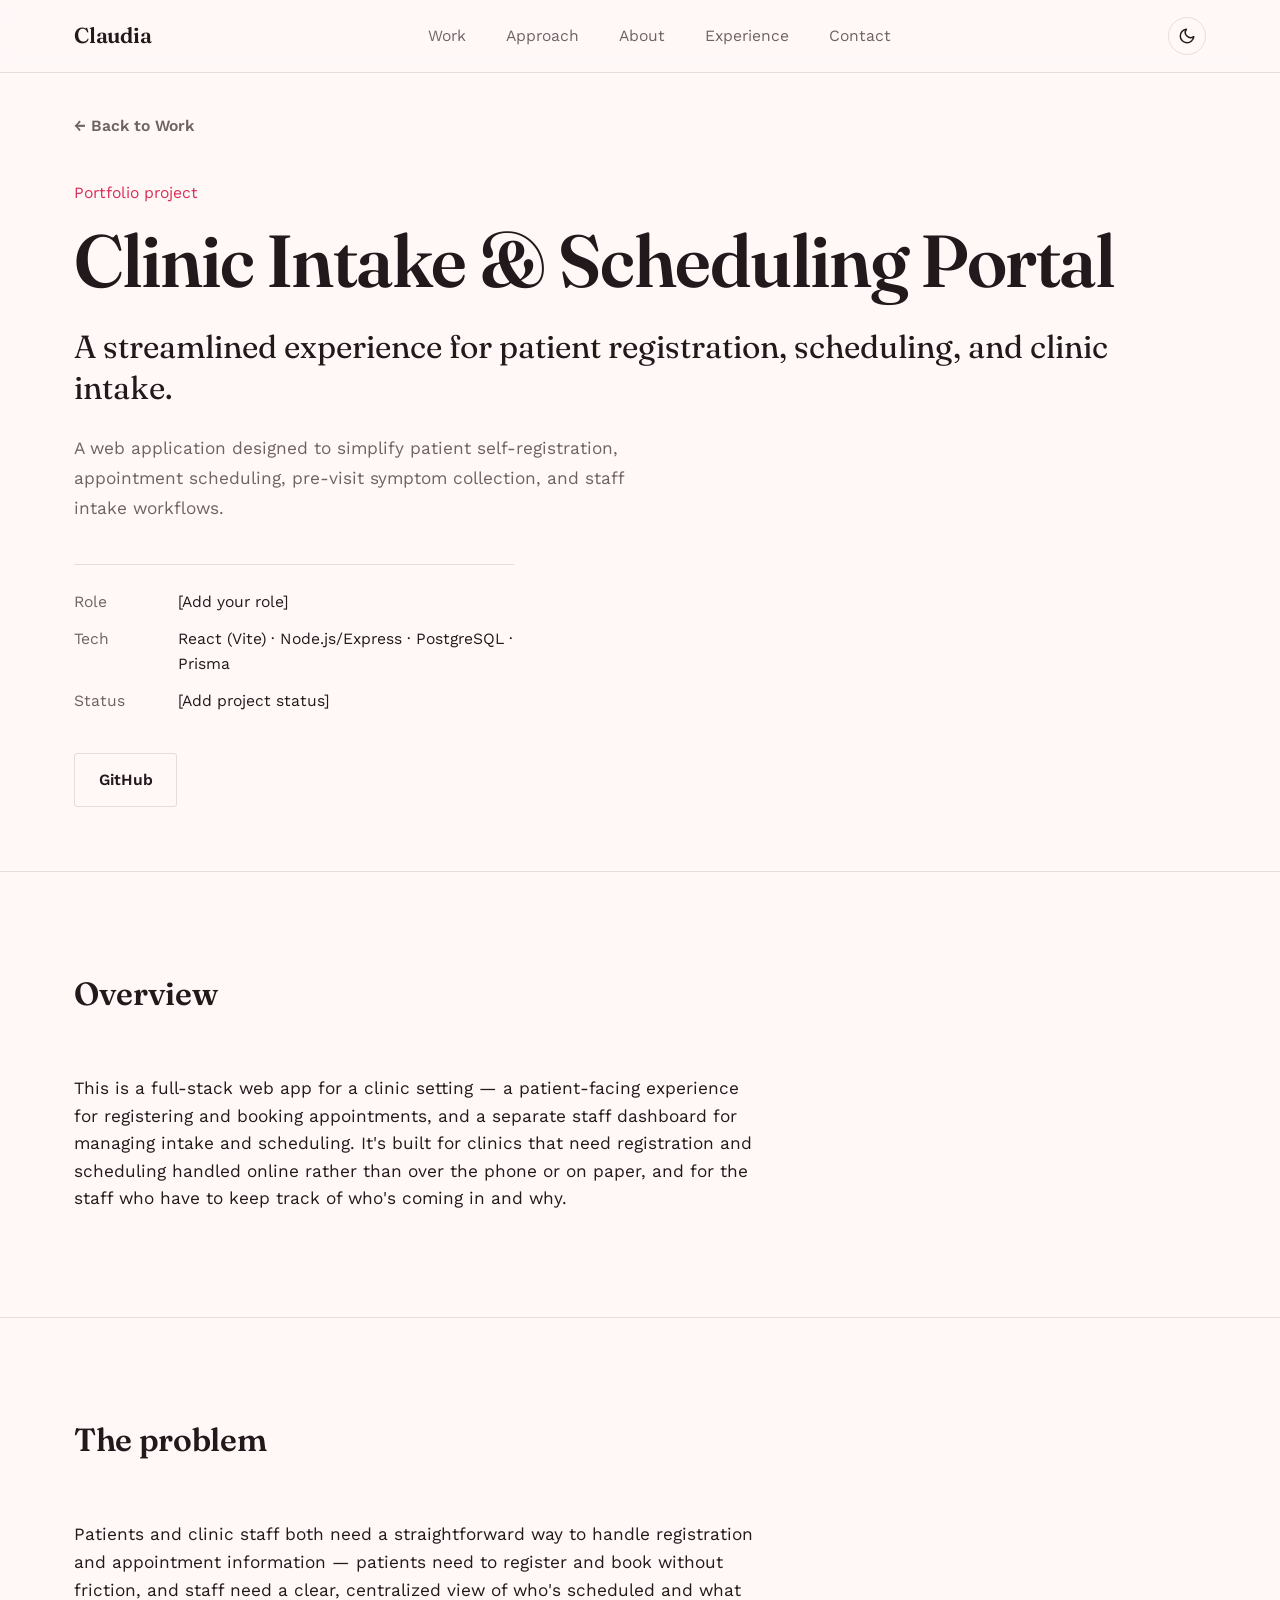
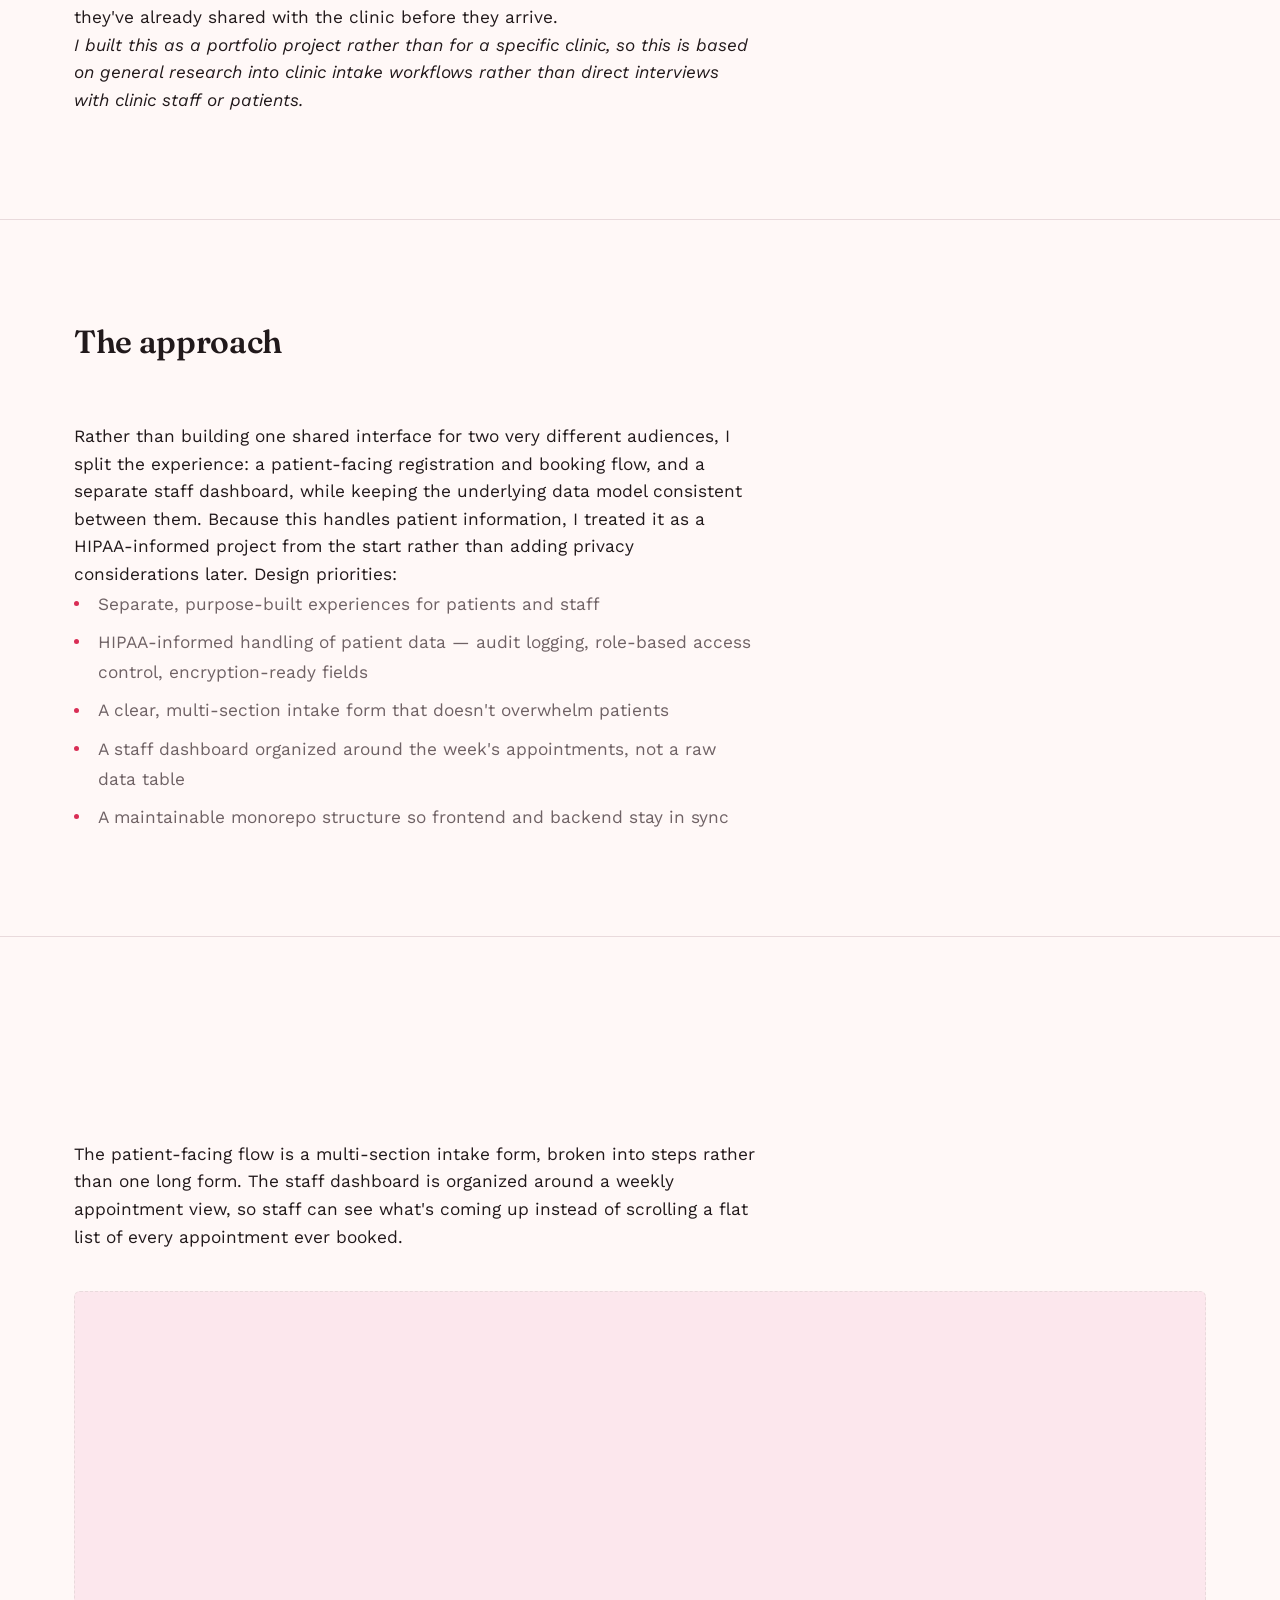
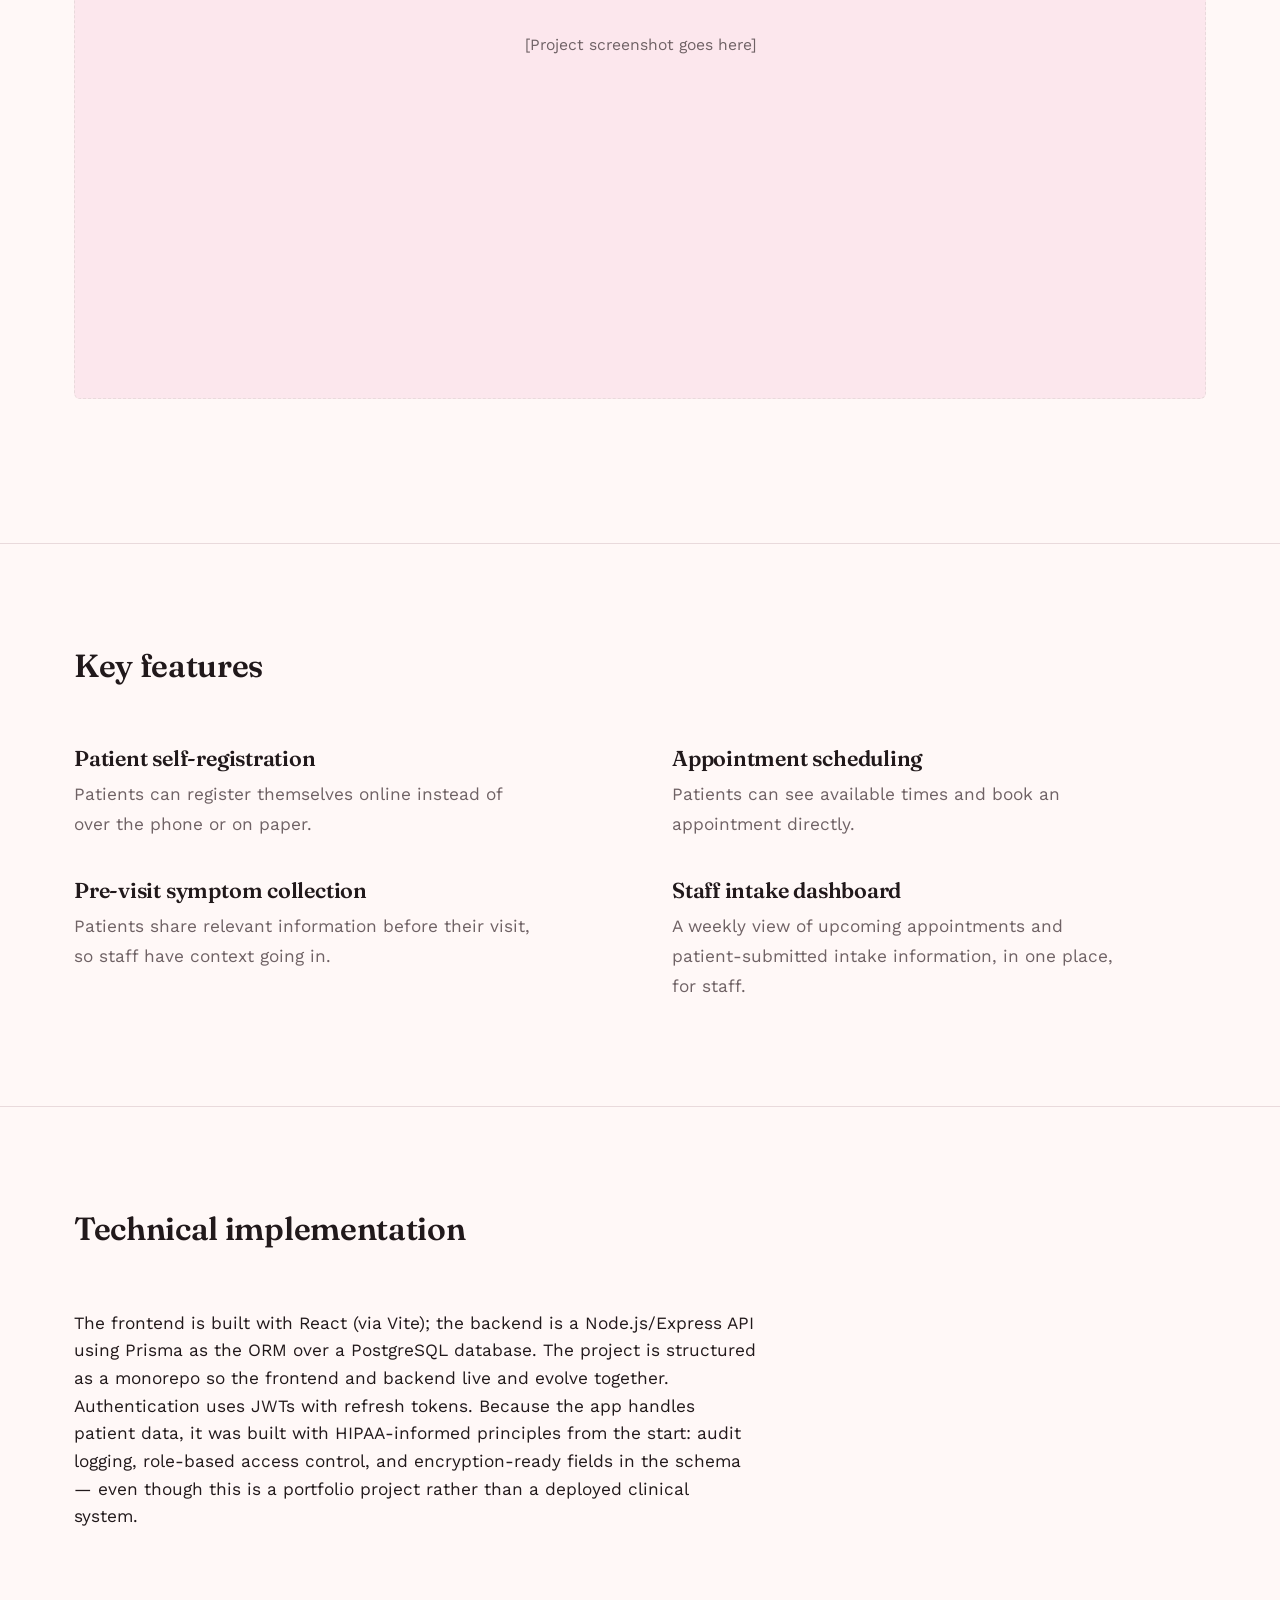
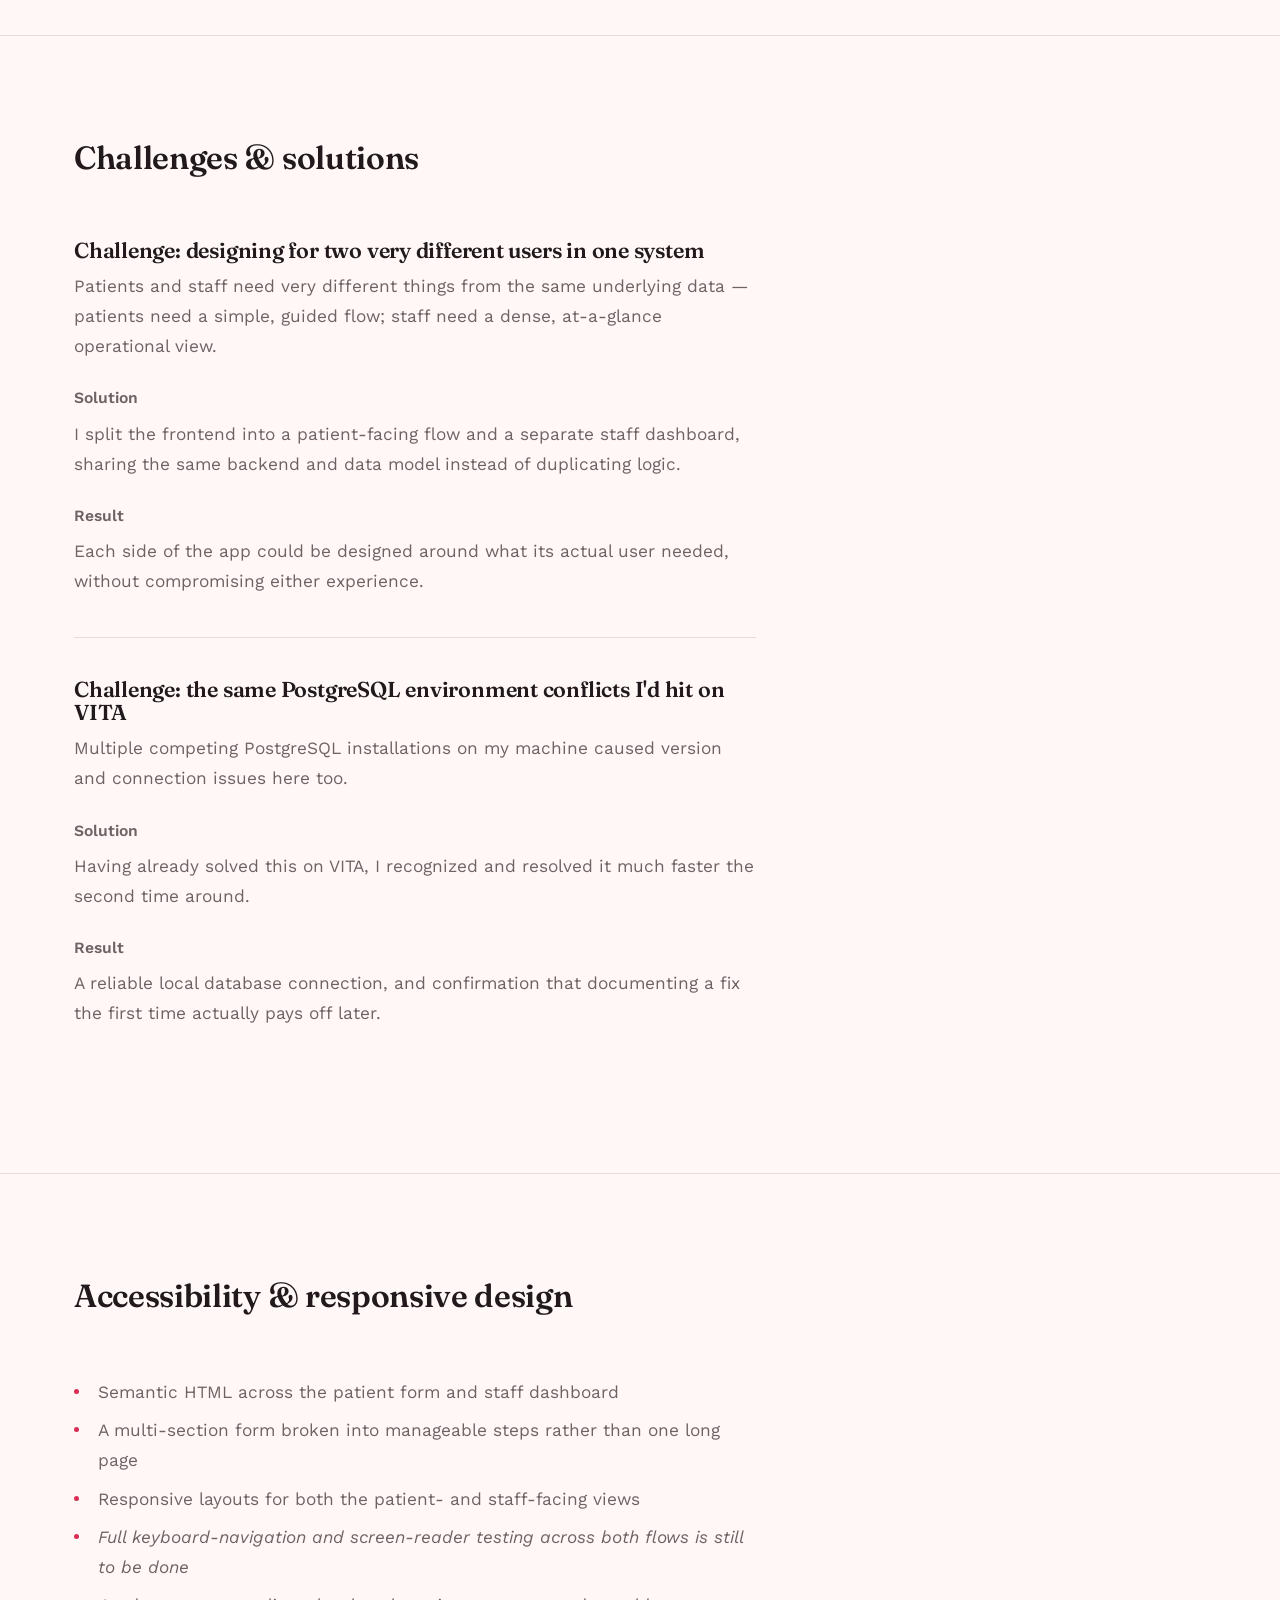
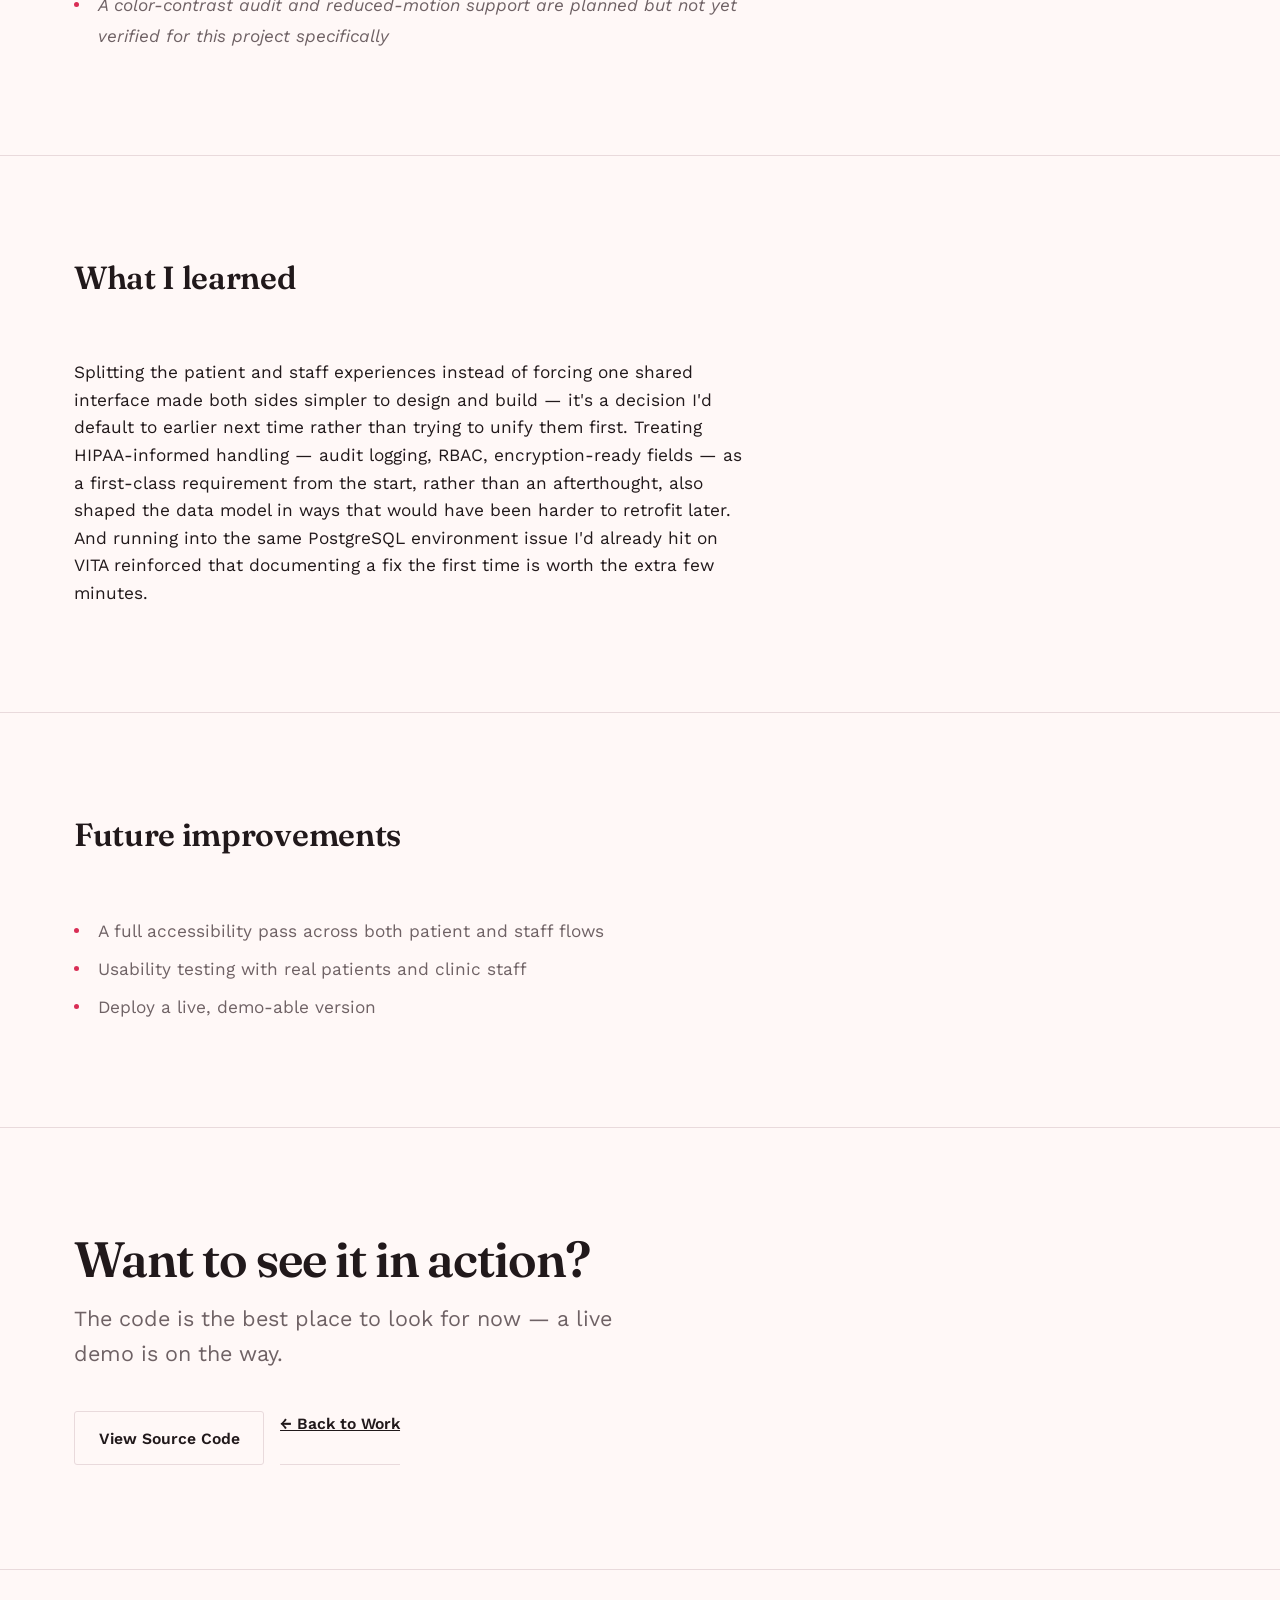
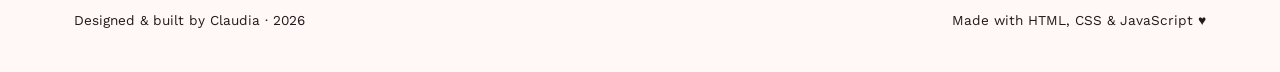
==== projects/cisp.html @ df1e903c "update dummy data -- include CISP project page" ====
<!DOCTYPE html>
<html lang="en">
<head>
  <meta charset="UTF-8" />
  <meta name="viewport" content="width=device-width, initial-scale=1.0" />
  <title>Clinic Intake &amp; Scheduling Portal — Case Study — Claudia</title>
  <meta name="description" content="Case study: a clinic intake and scheduling portal separating a patient registration flow from a staff intake dashboard, built with HIPAA-informed principles." />

  <script>
    (function () {
      try {
        var stored = localStorage.getItem("portfolio-theme");
        var theme = stored || (window.matchMedia("(prefers-color-scheme: dark)").matches ? "dark" : "light");
        document.documentElement.setAttribute("data-theme", theme);
      } catch (e) {
        document.documentElement.setAttribute("data-theme", "light");
      }
    })();
  </script>

  <link rel="preconnect" href="https://fonts.googleapis.com" />
  <link rel="preconnect" href="https://fonts.gstatic.com" crossorigin />
  <link href="https://fonts.googleapis.com/css2?family=Fraunces:opsz,wght@9..144,500;9..144,600&family=Work+Sans:wght@400;500;600&display=swap" rel="stylesheet" />

  <link rel="stylesheet" href="../css/variables.css" />
  <link rel="stylesheet" href="../css/base.css" />
  <link rel="stylesheet" href="../css/components.css" />
  <link rel="stylesheet" href="../css/responsive.css" />
  <link rel="stylesheet" href="../css/case-study.css" />
</head>
<body>
  <a class="skip-link" href="#main">Skip to content</a>

  <header class="site-header">
    <div class="container">
      <a class="wordmark" href="../index.html">Claudia</a>

      <nav aria-label="Primary">
        <ul class="nav-links" data-open="false">
          <li><a href="../index.html#work">Work</a></li>
          <li><a href="../index.html#approach">Approach</a></li>
          <li><a href="../index.html#about">About</a></li>
          <li><a href="../index.html#experience">Experience</a></li>
          <li><a href="../index.html#contact">Contact</a></li>
        </ul>
      </nav>

      <div class="header-actions">
        <button class="theme-toggle" type="button" aria-label="Switch to dark theme">
          <svg class="icon-moon" viewBox="0 0 24 24" fill="none" stroke="currentColor" stroke-width="2" aria-hidden="true">
            <path d="M21 12.79A9 9 0 1 1 11.21 3 7 7 0 0 0 21 12.79Z" stroke-linecap="round" stroke-linejoin="round"/>
          </svg>
          <svg class="icon-sun" viewBox="0 0 24 24" fill="none" stroke="currentColor" stroke-width="2" aria-hidden="true">
            <circle cx="12" cy="12" r="4"/>
            <path d="M12 2v2M12 20v2M4.93 4.93l1.41 1.41M17.66 17.66l1.41 1.41M2 12h2M20 12h2M4.93 19.07l1.41-1.41M17.66 6.34l1.41-1.41" stroke-linecap="round"/>
          </svg>
        </button>

        <button class="nav-toggle" type="button" aria-label="Open menu" aria-expanded="false">
          <svg class="icon-menu" viewBox="0 0 24 24" fill="none" stroke="currentColor" stroke-width="2" aria-hidden="true">
            <path d="M3 6h18M3 12h18M3 18h18" stroke-linecap="round"/>
          </svg>
          <svg class="icon-close" viewBox="0 0 24 24" fill="none" stroke="currentColor" stroke-width="2" aria-hidden="true">
            <path d="M6 6l12 12M18 6L6 18" stroke-linecap="round"/>
          </svg>
        </button>
      </div>
    </div>
  </header>

  <main id="main">
    <div class="container">
      <a class="back-link" href="../index.html#work">&larr; Back to Work</a>
    </div>

    <!-- ============================ PROJECT HERO ========================== -->
    <section class="case-hero" aria-label="Project introduction">
      <div class="container">
        <span class="work-kicker">Portfolio project</span>
        <h1>Clinic Intake &amp; Scheduling Portal</h1>
        <p class="case-tagline">A streamlined experience for patient registration, scheduling, and clinic intake.</p>
        <p class="case-description">
          A web application designed to simplify patient self-registration,
          appointment scheduling, pre-visit symptom collection, and staff
          intake workflows.
        </p>

        <dl class="work-specs">
          <div>
            <dt>Role</dt>
            <dd>[Add your role]</dd>
          </div>
          <div>
            <dt>Tech</dt>
            <dd>React (Vite) · Node.js/Express · PostgreSQL · Prisma</dd>
          </div>
          <div>
            <dt>Status</dt>
            <dd>[Add project status]</dd>
          </div>
        </dl>

        <div class="hero-ctas">
          <a class="btn btn-secondary" href="#">GitHub</a>
        </div>
        <!-- Add a "Live Demo" button here once one exists -->
      </div>
    </section>

    <!-- ============================== OVERVIEW ============================ -->
    <section class="section" aria-labelledby="overview-heading">
      <div class="container">
        <div class="section-head reveal">
          <h2 id="overview-heading">Overview</h2>
        </div>
        <p class="measure reveal">
          This is a full-stack web app for a clinic setting — a
          patient-facing experience for registering and booking
          appointments, and a separate staff dashboard for managing intake
          and scheduling. It's built for clinics that need registration
          and scheduling handled online rather than over the phone or on
          paper, and for the staff who have to keep track of who's coming
          in and why.
        </p>
      </div>
    </section>

    <!-- =============================== PROBLEM ============================ -->
    <section class="section" aria-labelledby="problem-heading">
      <div class="container">
        <div class="section-head reveal">
          <h2 id="problem-heading">The problem</h2>
        </div>
        <p class="measure reveal">
          Patients and clinic staff both need a straightforward way to
          handle registration and appointment information — patients need
          to register and book without friction, and staff need a clear,
          centralized view of who's scheduled and what they've already
          shared with the clinic before they arrive.
        </p>
        <p class="measure reveal">
          <em>I built this as a portfolio project rather than for a
          specific clinic, so this is based on general research into
          clinic intake workflows rather than direct interviews with
          clinic staff or patients.</em>
        </p>
      </div>
    </section>

    <!-- =============================== APPROACH ============================ -->
    <section class="section" aria-labelledby="approach-heading">
      <div class="container">
        <div class="section-head reveal">
          <h2 id="approach-heading">The approach</h2>
        </div>
        <p class="measure reveal">
          Rather than building one shared interface for two very different
          audiences, I split the experience: a patient-facing registration
          and booking flow, and a separate staff dashboard, while keeping
          the underlying data model consistent between them. Because this
          handles patient information, I treated it as a HIPAA-informed
          project from the start rather than adding privacy considerations
          later. Design priorities:
        </p>
        <ul class="goal-list reveal">
          <li>Separate, purpose-built experiences for patients and staff</li>
          <li>HIPAA-informed handling of patient data — audit logging, role-based access control, encryption-ready fields</li>
          <li>A clear, multi-section intake form that doesn't overwhelm patients</li>
          <li>A staff dashboard organized around the week's appointments, not a raw data table</li>
          <li>A maintainable monorepo structure so frontend and backend stay in sync</li>
        </ul>
      </div>
    </section>

    <!-- ============================== DESIGN/UX ============================ -->
    <section class="section" aria-labelledby="design-heading">
      <div class="container">
        <div class="section-head reveal">
          <h2 id="design-heading">Design &amp; UX</h2>
        </div>
        <p class="measure reveal">
          The patient-facing flow is a multi-section intake form, broken
          into steps rather than one long form. The staff dashboard is
          organized around a weekly appointment view, so staff can see
          what's coming up instead of scrolling a flat list of every
          appointment ever booked.
        </p>
        <div class="media-placeholder reveal" role="img" aria-label="Placeholder for a Clinic Intake and Scheduling Portal screenshot">
          [Project screenshot goes here]
        </div>
      </div>
    </section>

    <!-- ============================= KEY FEATURES ========================== -->
    <section class="section" aria-labelledby="features-heading">
      <div class="container">
        <div class="section-head reveal">
          <h2 id="features-heading">Key features</h2>
        </div>
        <div class="feature-grid reveal">
          <div class="feature">
            <h3>Patient self-registration</h3>
            <p>Patients can register themselves online instead of over the phone or on paper.</p>
          </div>
          <div class="feature">
            <h3>Appointment scheduling</h3>
            <p>Patients can see available times and book an appointment directly.</p>
          </div>
          <div class="feature">
            <h3>Pre-visit symptom collection</h3>
            <p>Patients share relevant information before their visit, so staff have context going in.</p>
          </div>
          <div class="feature">
            <h3>Staff intake dashboard</h3>
            <p>A weekly view of upcoming appointments and patient-submitted intake information, in one place, for staff.</p>
          </div>
        </div>
      </div>
    </section>

    <!-- ========================= TECHNICAL IMPLEMENTATION =================== -->
    <section class="section" aria-labelledby="technical-heading">
      <div class="container">
        <div class="section-head reveal">
          <h2 id="technical-heading">Technical implementation</h2>
        </div>
        <p class="measure reveal">
          The frontend is built with React (via Vite); the backend is a
          Node.js/Express API using Prisma as the ORM over a PostgreSQL
          database. The project is structured as a monorepo so the
          frontend and backend live and evolve together. Authentication
          uses JWTs with refresh tokens. Because the app handles patient
          data, it was built with HIPAA-informed principles from the
          start: audit logging, role-based access control, and
          encryption-ready fields in the schema — even though this is a
          portfolio project rather than a deployed clinical system.
        </p>
      </div>
    </section>

    <!-- ========================= CHALLENGES & SOLUTIONS ==================== -->
    <section class="section" aria-labelledby="challenges-heading">
      <div class="container">
        <div class="section-head reveal">
          <h2 id="challenges-heading">Challenges &amp; solutions</h2>
        </div>
        <div class="reveal">
          <div class="challenge-block">
            <h3>Challenge: designing for two very different users in one system</h3>
            <p>Patients and staff need very different things from the same underlying data — patients need a simple, guided flow; staff need a dense, at-a-glance operational view.</p>
            <p class="challenge-label">Solution</p>
            <p>I split the frontend into a patient-facing flow and a separate staff dashboard, sharing the same backend and data model instead of duplicating logic.</p>
            <p class="challenge-label">Result</p>
            <p>Each side of the app could be designed around what its actual user needed, without compromising either experience.</p>
          </div>
          <div class="challenge-block">
            <h3>Challenge: the same PostgreSQL environment conflicts I'd hit on VITA</h3>
            <p>Multiple competing PostgreSQL installations on my machine caused version and connection issues here too.</p>
            <p class="challenge-label">Solution</p>
            <p>Having already solved this on VITA, I recognized and resolved it much faster the second time around.</p>
            <p class="challenge-label">Result</p>
            <p>A reliable local database connection, and confirmation that documenting a fix the first time actually pays off later.</p>
          </div>
        </div>
      </div>
    </section>

    <!-- ===================== ACCESSIBILITY & RESPONSIVE ==================== -->
    <section class="section" aria-labelledby="a11y-heading">
      <div class="container">
        <div class="section-head reveal">
          <h2 id="a11y-heading">Accessibility &amp; responsive design</h2>
        </div>
        <ul class="goal-list reveal">
          <li>Semantic HTML across the patient form and staff dashboard</li>
          <li>A multi-section form broken into manageable steps rather than one long page</li>
          <li>Responsive layouts for both the patient- and staff-facing views</li>
          <li><em>Full keyboard-navigation and screen-reader testing across both flows is still to be done</em></li>
          <li><em>A color-contrast audit and reduced-motion support are planned but not yet verified for this project specifically</em></li>
        </ul>
      </div>
    </section>

    <!-- ============================ WHAT I LEARNED ========================= -->
    <section class="section" aria-labelledby="learned-heading">
      <div class="container">
        <div class="section-head reveal">
          <h2 id="learned-heading">What I learned</h2>
        </div>
        <p class="measure reveal">
          Splitting the patient and staff experiences instead of forcing
          one shared interface made both sides simpler to design and
          build — it's a decision I'd default to earlier next time rather
          than trying to unify them first. Treating HIPAA-informed
          handling — audit logging, RBAC, encryption-ready fields — as a
          first-class requirement from the start, rather than an
          afterthought, also shaped the data model in ways that would have
          been harder to retrofit later. And running into the same
          PostgreSQL environment issue I'd already hit on VITA reinforced
          that documenting a fix the first time is worth the extra few
          minutes.
        </p>
      </div>
    </section>

    <!-- ========================== FUTURE IMPROVEMENTS ======================= -->
    <section class="section" aria-labelledby="future-heading">
      <div class="container">
        <div class="section-head reveal">
          <h2 id="future-heading">Future improvements</h2>
        </div>
        <ul class="goal-list reveal">
          <li>A full accessibility pass across both patient and staff flows</li>
          <li>Usability testing with real patients and clinic staff</li>
          <li>Deploy a live, demo-able version</li>
        </ul>
      </div>
    </section>

    <!-- ============================== FINAL CTA ============================ -->
    <section class="section case-cta" aria-labelledby="case-cta-heading">
      <div class="container">
        <h2 id="case-cta-heading">Want to see it in action?</h2>
        <p class="contact-lede">
          The code is the best place to look for now — a live demo is on
          the way.
        </p>
        <div class="hero-ctas">
          <a class="btn btn-secondary" href="#">View Source Code</a>
          <a class="btn-text" href="../index.html#work">&larr; Back to Work</a>
        </div>
        <!-- Add a "View Live Project" button here once a demo exists -->
      </div>
    </section>
  </main>

  <footer class="site-footer">
    <div class="container">
      <p>Designed &amp; built by Claudia · <span data-current-year>2026</span></p>
      <p>Made with HTML, CSS &amp; JavaScript ♥</p>
    </div>
  </footer>

  <script src="../js/theme.js"></script>
  <script src="../js/navigation.js"></script>
  <script src="../js/main.js"></script>
</body>
</html>
---- css/variables.css ----
/* Design tokens  */

:root {
  /* ---- Color: light theme (default) ---- */
  --color-bg: #FFF8F7;
  --color-surface: #FFFFFF;
  --color-text: #21191B;
  --color-text-secondary: #6F6265;
  --color-border: #E9DADC;
  --color-accent: #D92D55;
  --color-accent-pink: #F06A91;
  --color-accent-soft: #FCE7ED;

  /* Derived, theme-aware helpers */
  --color-accent-contrast: #FFFFFF;
  --shadow-color: 340 30% 10%;

  /* ---- Type ---- */
  --font-display: "Fraunces", "Iowan Old Style", "Palatino Linotype", serif;
  --font-body: "Work Sans", -apple-system, BlinkMacSystemFont, "Segoe UI", sans-serif;
  --font-mono: "IBM Plex Mono", "SFMono-Regular", Consolas, monospace;

  /* Fluid type scale — clamp(min, preferred, max) */
  --text-xs: clamp(0.78rem, 0.75rem + 0.15vw, 0.85rem);
  --text-sm: clamp(0.9rem, 0.87rem + 0.15vw, 0.98rem);
  --text-base: clamp(1rem, 0.96rem + 0.2vw, 1.08rem);
  --text-md: clamp(1.15rem, 1.08rem + 0.35vw, 1.35rem);
  --text-lg: clamp(1.5rem, 1.3rem + 1vw, 2rem);
  --text-xl: clamp(2.1rem, 1.7rem + 2vw, 3.1rem);
  --text-2xl: clamp(2.8rem, 2.1rem + 3.5vw, 4.6rem);

  --leading-tight: 1.1;
  --leading-snug: 1.3;
  --leading-normal: 1.6;
  --leading-relaxed: 1.75;

  /* ---- Space (8px rhythm) ---- */
  --space-3xs: 0.25rem;
  --space-2xs: 0.5rem;
  --space-xs: 0.75rem;
  --space-sm: 1rem;
  --space-md: 1.5rem;
  --space-lg: 2.5rem;
  --space-xl: 4rem;
  --space-2xl: 6.5rem;
  --space-3xl: 9rem;

  /* ---- Layout ---- */
  --content-width: 1180px;
  --measure: 62ch;
  --radius-sm: 3px;
  --radius-md: 6px;

  /* ---- Motion ---- */
  --ease-out: cubic-bezier(0.16, 1, 0.3, 1);
  --duration-fast: 150ms;
  --duration-base: 280ms;
  --duration-slow: 600ms;

  color-scheme: light;
}

/* ---- Color: dark theme ---- */
[data-theme="dark"] {
  --color-bg: #151113;
  --color-surface: #21191D;
  --color-text: #FFF5F6;
  --color-text-secondary: #C8B8BC;
  --color-border: #3A2B30;
  --color-accent: #FF5C7C;
  --color-accent-pink: #FF91AA;
  --color-accent-soft: #42232D;
  --color-accent-contrast: #21191B;
  --shadow-color: 340 60% 2%;

  color-scheme: dark;
}
---- css/base.css ----
/* Base — reset, element defaults, typography, a11y primitives */

*,
*::before,
*::after {
  box-sizing: border-box;
}

html {
  -webkit-text-size-adjust: 100%;
  text-size-adjust: 100%;
  scroll-behavior: smooth;
}

body {
  margin: 0;
  background: var(--color-bg);
  color: var(--color-text);
  font-family: var(--font-body);
  font-size: var(--text-base);
  line-height: var(--leading-normal);
  transition: background-color var(--duration-base) var(--ease-out),
              color var(--duration-base) var(--ease-out);
}

img,
svg {
  display: block;
  max-width: 100%;
  height: auto;
}

h1, h2, h3, h4 {
  font-family: var(--font-display);
  font-weight: 600;
  line-height: var(--leading-tight);
  margin: 0;
  color: var(--color-text);
}

p {
  margin: 0;
  color: var(--color-text);
}

a {
  color: inherit;
}

button {
  font: inherit;
  color: inherit;
  background: none;
  border: none;
  cursor: pointer;
}

ul, ol {
  margin: 0;
  padding: 0;
  list-style: none;
}

/* ---- Selection ---- */
::selection {
  background: var(--color-accent);
  color: var(--color-accent-contrast);
}

/* ---- Focus states — always visible, never suppressed ---- */
:focus-visible {
  outline: 2px solid var(--color-accent);
  outline-offset: 3px;
  border-radius: var(--radius-sm);
}

/* ---- Skip link ---- */
.skip-link {
  position: absolute;
  top: -100%;
  left: var(--space-sm);
  z-index: 1000;
  background: var(--color-accent);
  color: var(--color-accent-contrast);
  padding: var(--space-xs) var(--space-md);
  border-radius: var(--radius-sm);
  font-size: var(--text-sm);
  font-weight: 600;
  text-decoration: none;
  transition: top var(--duration-fast) var(--ease-out);
}

.skip-link:focus {
  top: var(--space-sm);
}

/* ---- Screen-reader only utility ---- */
.sr-only {
  position: absolute;
  width: 1px;
  height: 1px;
  padding: 0;
  margin: -1px;
  overflow: hidden;
  clip: rect(0, 0, 0, 0);
  white-space: nowrap;
  border: 0;
}

/* ---- Reduced motion — respected globally ---- */
@media (prefers-reduced-motion: reduce) {
  html {
    scroll-behavior: auto;
  }

  *,
  *::before,
  *::after {
    animation-duration: 0.001ms !important;
    animation-iteration-count: 1 !important;
    transition-duration: 0.001ms !important;
    scroll-behavior: auto !important;
  }
}

/* ---- Shared layout primitives ---- */
.container {
  width: 100%;
  max-width: var(--content-width);
  margin-inline: auto;
  padding-inline: var(--space-md);
}

.section {
  padding-block: var(--space-2xl);
  border-top: 1px solid var(--color-border);
}

.section-head {
  max-width: var(--measure);
  margin-bottom: var(--space-xl);
}

.section-head h2 {
  font-size: var(--text-lg);
  letter-spacing: -0.01em;
}

.section-head p {
  margin-top: var(--space-sm);
  color: var(--color-text-secondary);
  font-size: var(--text-md);
  line-height: var(--leading-relaxed);
}

.measure {
  max-width: var(--measure);
}

@media (max-width: 640px) {
  .container {
    padding-inline: var(--space-sm);
  }

  .section {
    padding-block: var(--space-xl);
  }
}
---- css/components.css ----
/* Components */


/* Site header / nav  */

.site-header {
  position: sticky;
  top: 0;
  z-index: 100;
  background: color-mix(in srgb, var(--color-bg) 88%, transparent);
  -webkit-backdrop-filter: blur(10px);
  backdrop-filter: blur(10px);
  border-bottom: 1px solid var(--color-border);
}

.site-header .container {
  display: flex;
  align-items: center;
  justify-content: space-between;
  height: 72px;
}

.wordmark {
  font-family: var(--font-display);
  font-size: var(--text-md);
  font-weight: 600;
  text-decoration: none;
  letter-spacing: -0.01em;
}

.wordmark:hover {
  color: var(--color-accent);
}

.nav-links {
  display: flex;
  align-items: center;
  gap: var(--space-lg);
}

.nav-links a {
  font-size: var(--text-sm);
  text-decoration: none;
  color: var(--color-text-secondary);
  position: relative;
  padding-block: var(--space-3xs);
}

.nav-links a::after {
  content: "";
  position: absolute;
  left: 0;
  right: 0;
  bottom: -2px;
  height: 1px;
  background: var(--color-accent);
  transform: scaleX(0);
  transform-origin: right;
  transition: transform var(--duration-base) var(--ease-out);
}

.nav-links a:hover,
.nav-links a:focus-visible {
  color: var(--color-text);
}

.nav-links a:hover::after,
.nav-links a:focus-visible::after {
  transform: scaleX(1);
  transform-origin: left;
}

.header-actions {
  display: flex;
  align-items: center;
  gap: var(--space-sm);
}

/* Theme toggle */
.theme-toggle {
  display: grid;
  place-items: center;
  width: 38px;
  height: 38px;
  border: 1px solid var(--color-border);
  border-radius: 50%;
  color: var(--color-text);
  transition: border-color var(--duration-fast) var(--ease-out),
              background-color var(--duration-fast) var(--ease-out);
}

.theme-toggle:hover {
  border-color: var(--color-accent);
  background: var(--color-accent-soft);
}

.theme-toggle svg {
  width: 18px;
  height: 18px;
}

.theme-toggle .icon-sun { display: none; }
[data-theme="dark"] .theme-toggle .icon-moon { display: none; }
[data-theme="dark"] .theme-toggle .icon-sun { display: block; }

/* Mobile nav toggle */
.nav-toggle {
  display: none;
  width: 38px;
  height: 38px;
  place-items: center;
  border: 1px solid var(--color-border);
  border-radius: 50%;
}

.nav-toggle svg {
  width: 18px;
  height: 18px;
}

.nav-toggle .icon-close { display: none; }
.nav-toggle[aria-expanded="true"] .icon-menu { display: none; }
.nav-toggle[aria-expanded="true"] .icon-close { display: block; }

@media (max-width: 760px) {
  .nav-toggle {
    display: grid;
  }

  .nav-links {
    position: fixed;
    inset: 72px 0 0 0;
    flex-direction: column;
    align-items: flex-start;
    gap: 0;
    background: var(--color-bg);
    padding: var(--space-md);
    transform: translateY(-8px);
    opacity: 0;
    pointer-events: none;
    transition: opacity var(--duration-base) var(--ease-out),
                transform var(--duration-base) var(--ease-out);
  }

  .nav-links[data-open="true"] {
    opacity: 1;
    transform: translateY(0);
    pointer-events: auto;
  }

  .nav-links a {
    width: 100%;
    padding-block: var(--space-sm);
    font-size: var(--text-md);
    border-bottom: 1px solid var(--color-border);
  }
}

/* Buttons                                                                */

.btn {
  display: inline-flex;
  align-items: center;
  gap: var(--space-2xs);
  font-size: var(--text-sm);
  font-weight: 600;
  text-decoration: none;
  padding: 0.85em 1.5em;
  border-radius: var(--radius-sm);
  border: 1px solid transparent;
  transition: background-color var(--duration-fast) var(--ease-out),
              border-color var(--duration-fast) var(--ease-out),
              color var(--duration-fast) var(--ease-out),
              transform var(--duration-fast) var(--ease-out);
}

.btn:active {
  transform: translateY(1px);
}

.btn-primary {
  background: var(--color-accent);
  color: var(--color-accent-contrast);
}

.btn-primary:hover,
.btn-primary:focus-visible {
  background: var(--color-accent-pink);
}

.btn-secondary {
  border-color: var(--color-border);
  color: var(--color-text);
}

.btn-secondary:hover,
.btn-secondary:focus-visible {
  border-color: var(--color-accent);
  color: var(--color-accent);
}

.btn-text {
  padding: 0;
  font-size: var(--text-sm);
  font-weight: 600;
  color: var(--color-text);
  border-bottom: 1px solid var(--color-border);
  border-radius: 0;
}

.btn-text:hover,
.btn-text:focus-visible {
  color: var(--color-accent);
  border-color: var(--color-accent);
}

/* Hero                                                                   */

.hero {
  padding-block: var(--space-2xl) var(--space-xl);
}

.hero .container {
  display: grid;
  grid-template-columns: 1.1fr 0.9fr;
  gap: var(--space-xl);
  align-items: center;
}

.hero-eyebrow {
  display: block;
  font-size: var(--text-sm);
  color: var(--color-accent);
  margin-bottom: var(--space-sm);
}

.hero h1 {
  font-size: var(--text-2xl);
  letter-spacing: -0.02em;
}

.hero h1 em {
  font-style: italic;
  color: var(--color-accent);
}

.hero-lede {
  margin-top: var(--space-md);
  max-width: 46ch;
  font-size: var(--text-md);
  color: var(--color-text-secondary);
  line-height: var(--leading-relaxed);
}

.hero-ctas {
  display: flex;
  gap: var(--space-sm);
  margin-top: var(--space-lg);
  flex-wrap: wrap;
}

.hero-disciplines {
  margin-top: var(--space-xl);
  display: flex;
  flex-wrap: wrap;
  gap: var(--space-xs) var(--space-md);
  font-size: var(--text-xs);
  color: var(--color-text-secondary);
}

.hero-disciplines span {
  padding-block: var(--space-3xs);
  border-bottom: 1px solid transparent;
}

.hero-art {
  width: 100%;
  height: auto;
  color: var(--color-accent);
}

.hero-art path {
  fill: none;
  stroke: currentColor;
  stroke-width: 1.4;
  stroke-linecap: round;
}

@media (max-width: 900px) {
  .hero .container {
    grid-template-columns: 1fr;
  }

  .hero-art {
    order: -1;
    max-width: 260px;
    margin-inline: auto;
  }
}

/* Selected work                                                          */

.work-list {
  display: flex;
  flex-direction: column;
  gap: var(--space-2xl);
}

.work-item {
  display: grid;
  grid-template-columns: 1fr 1fr;
  gap: var(--space-xl);
  align-items: center;
}

.work-item:nth-child(even) .work-visual {
  order: 2;
}

.work-visual {
  position: relative;
  aspect-ratio: 4 / 3;
  border-radius: var(--radius-md);
  border: 1px solid var(--color-border);
  background: linear-gradient(155deg, var(--color-accent-soft), var(--color-surface));
  overflow: hidden;
}

.work-visual svg {
  position: absolute;
  inset: 0;
  width: 100%;
  height: 100%;
}

.work-visual figcaption {
  position: absolute;
  left: var(--space-sm);
  bottom: var(--space-sm);
  font-size: var(--text-xs);
  color: var(--color-text-secondary);
  background: color-mix(in srgb, var(--color-surface) 78%, transparent);
  padding: 0.3em 0.6em;
  border-radius: var(--radius-sm);
}

.work-content .work-kicker {
  display: block;
  font-size: var(--text-xs);
  color: var(--color-text-secondary);
  margin-bottom: var(--space-2xs);
}

.work-content h3 {
  font-size: var(--text-lg);
  letter-spacing: -0.01em;
}

.work-content .work-desc {
  margin-top: var(--space-sm);
  color: var(--color-text-secondary);
  line-height: var(--leading-relaxed);
  max-width: 52ch;
}

.work-specs {
  margin-top: var(--space-md);
  display: grid;
  gap: var(--space-xs);
  border-top: 1px solid var(--color-border);
  padding-top: var(--space-md);
}

.work-specs > div {
  display: grid;
  grid-template-columns: 88px 1fr;
  gap: var(--space-sm);
  font-size: var(--text-sm);
}

.work-specs dt {
  color: var(--color-text-secondary);
}

.work-specs dd {
  margin: 0;
  color: var(--color-text);
}

.work-actions {
  display: flex;
  gap: var(--space-md);
  margin-top: var(--space-lg);
  flex-wrap: wrap;
  align-items: center;
}

.work-actions .btn-secondary,
.work-actions .btn-primary {
  padding: 0.65em 1.25em;
}

@media (max-width: 820px) {
  .work-item,
  .work-item:nth-child(even) .work-visual {
    grid-template-columns: 1fr;
    order: 0;
  }

  .work-item {
    display: block;
  }

  .work-visual {
    margin-bottom: var(--space-md);
  }
}

/* How I build / philosophy                                               */

.principles {
  display: flex;
  flex-direction: column;
}

.principle {
  display: grid;
  grid-template-columns: 1fr 1.6fr;
  gap: var(--space-lg);
  padding-block: var(--space-lg);
  border-top: 1px solid var(--color-border);
}

.principle:first-child {
  border-top: none;
  padding-top: 0;
}

.principle h3 {
  font-size: var(--text-md);
  color: var(--color-text-secondary);
  font-weight: 500;
  font-family: var(--font-body);
}

.principle blockquote {
  margin: 0 0 var(--space-2xs);
  font-family: var(--font-display);
  font-size: var(--text-md);
  line-height: var(--leading-snug);
}

.principle p.principle-note {
  margin-top: var(--space-2xs);
  color: var(--color-text-secondary);
  max-width: 56ch;
}

@media (max-width: 700px) {
  .principle {
    grid-template-columns: 1fr;
    gap: var(--space-xs);
  }
}

/* About                                                                  */

.about .container {
  display: grid;
  grid-template-columns: 0.8fr 1.2fr;
  gap: var(--space-xl);
  align-items: start;
}

.about-portrait {
  aspect-ratio: 3 / 4;
  border-radius: var(--radius-md);
  border: 1px solid var(--color-border);
  background: var(--color-accent-soft);
  display: grid;
  place-items: center;
  color: var(--color-text-secondary);
  font-size: var(--text-xs);
}

.about-body p {
  color: var(--color-text-secondary);
  line-height: var(--leading-relaxed);
  max-width: var(--measure);
}

.about-body p + p {
  margin-top: var(--space-md);
}

.about-body strong {
  color: var(--color-text);
  font-weight: 600;
}

@media (max-width: 760px) {
  .about .container {
    grid-template-columns: 1fr;
  }

  .about-portrait {
    max-width: 220px;
  }
}

/* Experience & education (timeline)                                      */

.timeline-group + .timeline-group {
  margin-top: var(--space-xl);
}

.timeline-group h3 {
  font-size: var(--text-sm);
  color: var(--color-text-secondary);
  font-weight: 600;
  margin-bottom: var(--space-md);
  font-family: var(--font-body);
}

.timeline-entry {
  display: grid;
  grid-template-columns: 160px 1fr;
  gap: var(--space-lg);
  padding-block: var(--space-md);
  border-top: 1px solid var(--color-border);
}

.timeline-entry:first-of-type {
  border-top: none;
}

.timeline-date {
  color: var(--color-text-secondary);
  font-size: var(--text-sm);
}

.timeline-role h4 {
  font-size: var(--text-md);
}

.timeline-role .timeline-org {
  color: var(--color-text-secondary);
  font-size: var(--text-sm);
  margin-top: var(--space-3xs);
}

.timeline-role ul {
  margin-top: var(--space-sm);
  display: grid;
  gap: var(--space-2xs);
}

.timeline-role li {
  position: relative;
  padding-left: var(--space-md);
  color: var(--color-text-secondary);
  line-height: var(--leading-relaxed);
}

.timeline-role li::before {
  content: "";
  position: absolute;
  left: 0;
  top: 0.7em;
  width: 5px;
  height: 5px;
  border-radius: 50%;
  background: var(--color-accent);
}

@media (max-width: 640px) {
  .timeline-entry {
    grid-template-columns: 1fr;
    gap: var(--space-2xs);
  }
}

/* Currently                                                              */

.currently {
  background: var(--color-accent-soft);
  border-top: 1px solid var(--color-border);
  border-bottom: 1px solid var(--color-border);
}

.currently .section-head {
  margin-bottom: var(--space-lg);
}

.currently-grid {
  display: grid;
  grid-template-columns: repeat(4, 1fr);
  gap: var(--space-md);
}

.currently-item {
  font-size: var(--text-sm);
}

.currently-item .label {
  display: block;
  color: var(--color-text-secondary);
  margin-bottom: var(--space-3xs);
}

.currently-item .value {
  color: var(--color-text);
  font-weight: 500;
}

@media (max-width: 760px) {
  .currently-grid {
    grid-template-columns: repeat(2, 1fr);
  }
}

/* Contact                                                                 */

.contact .container {
  text-align: left;
}

.contact h2 {
  font-size: var(--text-xl);
  max-width: 16ch;
  letter-spacing: -0.02em;
}

.contact-lede {
  margin-top: var(--space-sm);
  color: var(--color-text-secondary);
  font-size: var(--text-md);
  max-width: 46ch;
}

.contact-links {
  margin-top: var(--space-xl);
  display: grid;
  gap: 0;
}

.contact-links li {
  border-top: 1px solid var(--color-border);
}

.contact-links li:last-child {
  border-bottom: 1px solid var(--color-border);
}

.contact-links a {
  display: flex;
  justify-content: space-between;
  align-items: baseline;
  padding-block: var(--space-md);
  text-decoration: none;
  font-family: var(--font-display);
  font-size: var(--text-lg);
  transition: color var(--duration-fast) var(--ease-out),
              padding-left var(--duration-fast) var(--ease-out);
}

.contact-links a .contact-detail {
  font-family: var(--font-body);
  font-size: var(--text-sm);
  color: var(--color-text-secondary);
}

.contact-links a:hover,
.contact-links a:focus-visible {
  color: var(--color-accent);
  padding-left: var(--space-xs);
}

/* Footer                                                                  */

.site-footer {
  border-top: 1px solid var(--color-border);
  padding-block: var(--space-lg);
}

.site-footer .container {
  display: flex;
  justify-content: space-between;
  flex-wrap: wrap;
  gap: var(--space-sm);
  font-size: var(--text-xs);
  color: var(--color-text-secondary);
}

/* Scroll-reveal (single orchestrated entrance, not per-card)             */

.reveal {
  opacity: 0;
  transform: translateY(14px);
  transition: opacity var(--duration-slow) var(--ease-out),
              transform var(--duration-slow) var(--ease-out);
}

.reveal.is-visible {
  opacity: 1;
  transform: translateY(0);
}

@media (prefers-reduced-motion: reduce) {
  .reveal {
    opacity: 1;
    transform: none;
  }
}
---- css/responsive.css ----
/* Small phones */
@media (max-width: 400px) {
  .hero-ctas {
    flex-direction: column;
    align-items: stretch;
  }

  .hero-ctas .btn {
    justify-content: center;
  }

  .contact-links a {
    flex-direction: column;
    gap: var(--space-3xs);
  }
}

/* Large / wide screens — cap line lengths from stretching too far */
@media (min-width: 1400px) {
  :root {
    --content-width: 1280px;
  }
}

/* Landscape phones — hero shouldn't force a huge scroll before CTAs */
@media (max-height: 480px) and (orientation: landscape) {
  .hero {
    padding-block: var(--space-lg);
  }
}

/* Print — flatten to something legible on paper (e.g. printing a resume page) */
@media print {
  .site-header,
  .theme-toggle,
  .nav-toggle,
  .hero-art,
  .work-visual,
  .currently,
  .skip-link {
    display: none !important;
  }

  body {
    background: #fff;
    color: #000;
  }

  .section {
    border-top-color: #ccc;
    padding-block: var(--space-lg);
  }
}
---- css/case-study.css ----
/* ---- Back to work ---- */
.back-link {
  display: inline-flex;
  align-items: center;
  gap: var(--space-2xs);
  margin-top: var(--space-lg);
  font-size: var(--text-sm);
  font-weight: 600;
  color: var(--color-text-secondary);
  text-decoration: none;
}

.back-link:hover,
.back-link:focus-visible {
  color: var(--color-accent);
}

/* ---- Project hero ---- */
.case-hero {
  padding-block: var(--space-lg) var(--space-xl);
}

.case-hero .work-kicker {
  display: block;
  font-size: var(--text-sm);
  color: var(--color-accent);
  margin-bottom: var(--space-sm);
}

.case-hero h1 {
  font-size: var(--text-2xl);
  letter-spacing: -0.02em;
}

.case-hero .case-tagline {
  margin-top: var(--space-md);
  max-width: var(--measure);
  font-family: var(--font-display);
  font-size: var(--text-lg);
  line-height: var(--leading-snug);
  color: var(--color-text);
}

.case-hero .case-description {
  margin-top: var(--space-md);
  max-width: 52ch;
  color: var(--color-text-secondary);
  line-height: var(--leading-relaxed);
}

.case-hero .work-specs {
  margin-top: var(--space-lg);
  max-width: 40ch;
}

.case-hero .hero-ctas {
  margin-top: var(--space-lg);
}

/* ---- Media placeholder (screenshots go here later) ---- */
.media-placeholder {
  aspect-ratio: 16 / 10;
  border-radius: var(--radius-md);
  border: 1px dashed var(--color-border);
  background: var(--color-accent-soft);
  display: grid;
  place-items: center;
  padding: var(--space-md);
  text-align: center;
  color: var(--color-text-secondary);
  font-size: var(--text-sm);
  margin-block: var(--space-lg);
}

/* ---- Bulleted list (approach goals, accessibility notes, etc.) ---- */
.goal-list {
  display: grid;
  gap: var(--space-2xs);
  max-width: var(--measure);
}

.goal-list li {
  position: relative;
  padding-left: var(--space-md);
  color: var(--color-text-secondary);
  line-height: var(--leading-relaxed);
}

.goal-list li::before {
  content: "";
  position: absolute;
  left: 0;
  top: 0.7em;
  width: 5px;
  height: 5px;
  border-radius: 50%;
  background: var(--color-accent);
}

/* ---- Key features ---- */
.feature-grid {
  display: grid;
  grid-template-columns: 1fr 1fr;
  gap: var(--space-lg) var(--space-xl);
}

.feature h3 {
  font-size: var(--text-md);
  letter-spacing: -0.01em;
}

.feature p {
  margin-top: var(--space-2xs);
  color: var(--color-text-secondary);
  line-height: var(--leading-relaxed);
  max-width: 42ch;
}

@media (max-width: 700px) {
  .feature-grid {
    grid-template-columns: 1fr;
  }
}

/* ---- Challenges & solutions ---- */
.challenge-block {
  padding-block: var(--space-lg);
  border-top: 1px solid var(--color-border);
  max-width: var(--measure);
}

.challenge-block:first-child {
  border-top: none;
  padding-top: 0;
}

.challenge-block h3 {
  font-size: var(--text-md);
  letter-spacing: -0.01em;
}

.challenge-label {
  margin-top: var(--space-md);
  font-size: var(--text-sm);
  color: var(--color-text-secondary);
  font-weight: 600;
}

.challenge-block p:not(.challenge-label) {
  margin-top: var(--space-2xs);
  color: var(--color-text-secondary);
  line-height: var(--leading-relaxed);
}

/* ---- Closing CTA ---- */
.case-cta h2 {
  font-family: var(--font-display);
  font-size: var(--text-xl);
  max-width: 20ch;
  letter-spacing: -0.02em;
}

.case-cta .hero-ctas {
  margin-top: var(--space-lg);
}

@media (max-width: 640px) {
  .case-hero .hero-ctas,
  .case-cta .hero-ctas {
    flex-direction: column;
    align-items: stretch;
  }

  .case-hero .hero-ctas .btn,
  .case-cta .hero-ctas .btn {
    justify-content: center;
  }
}
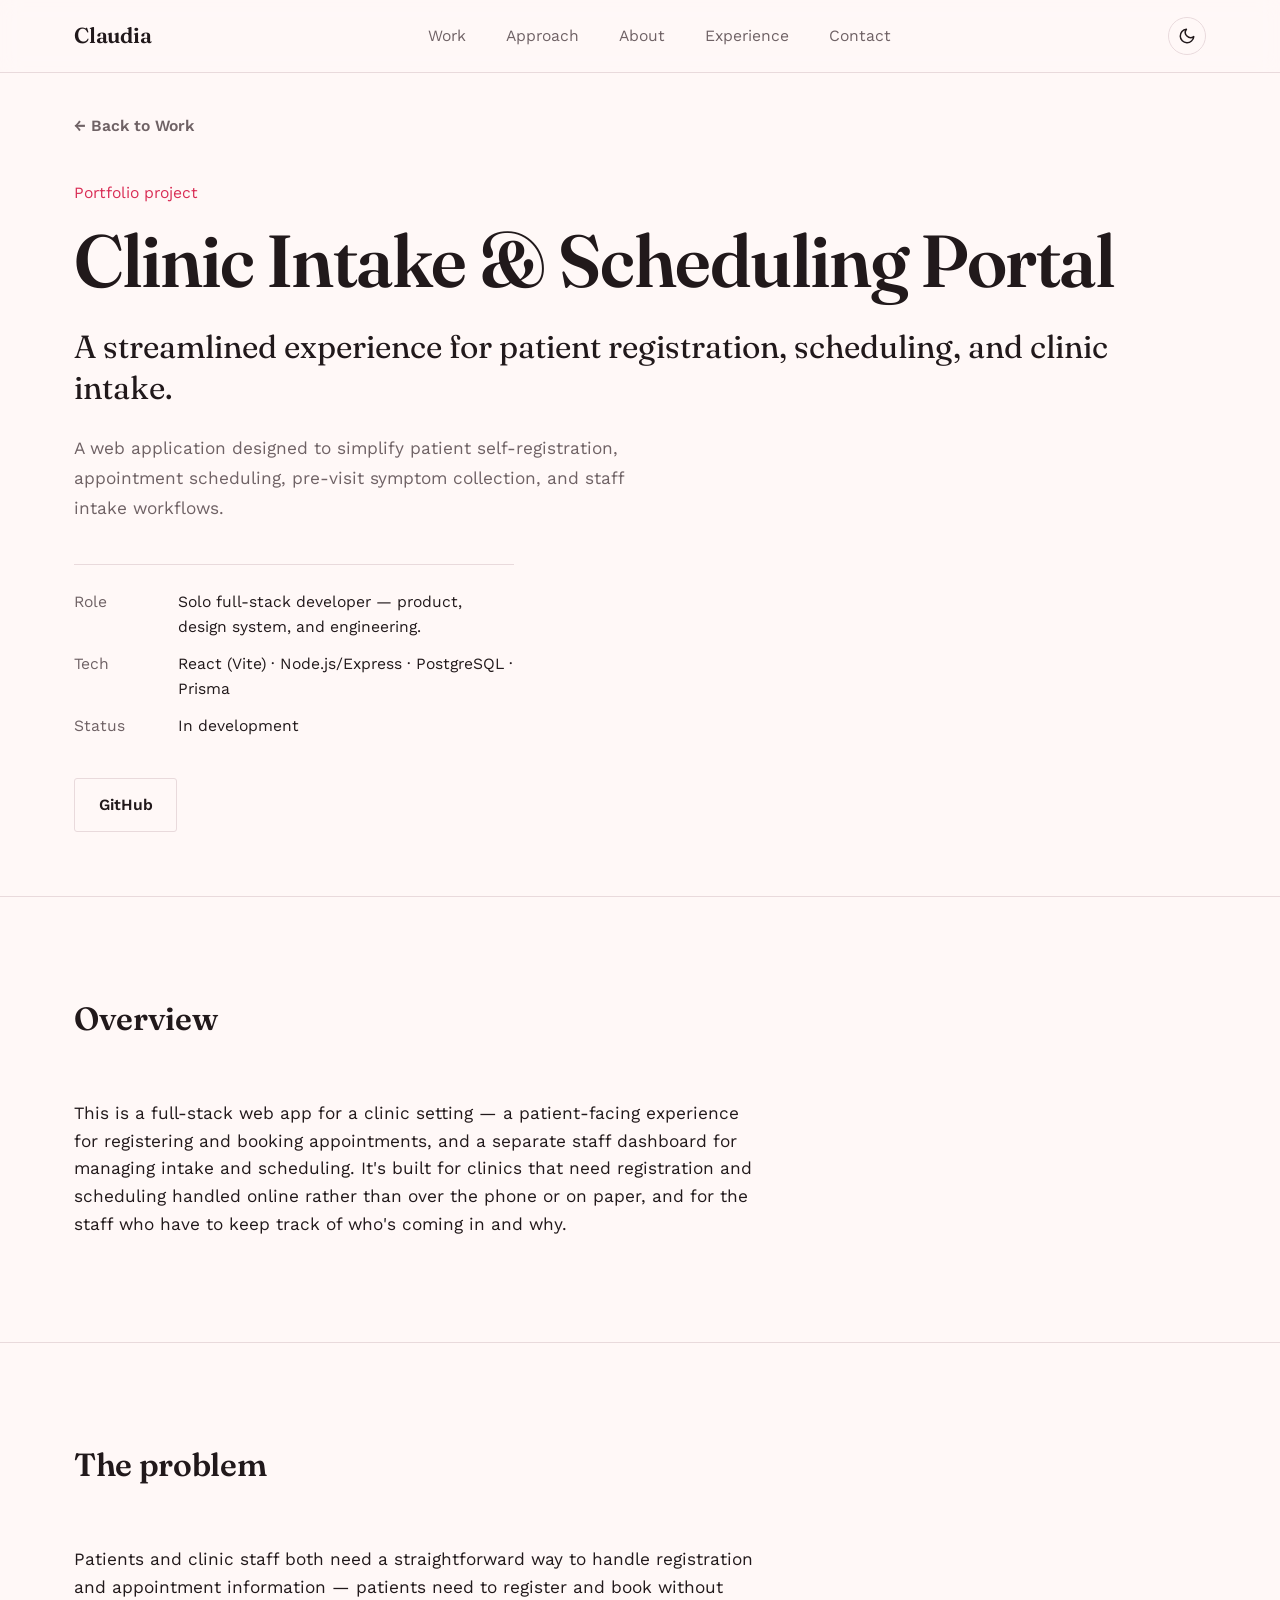
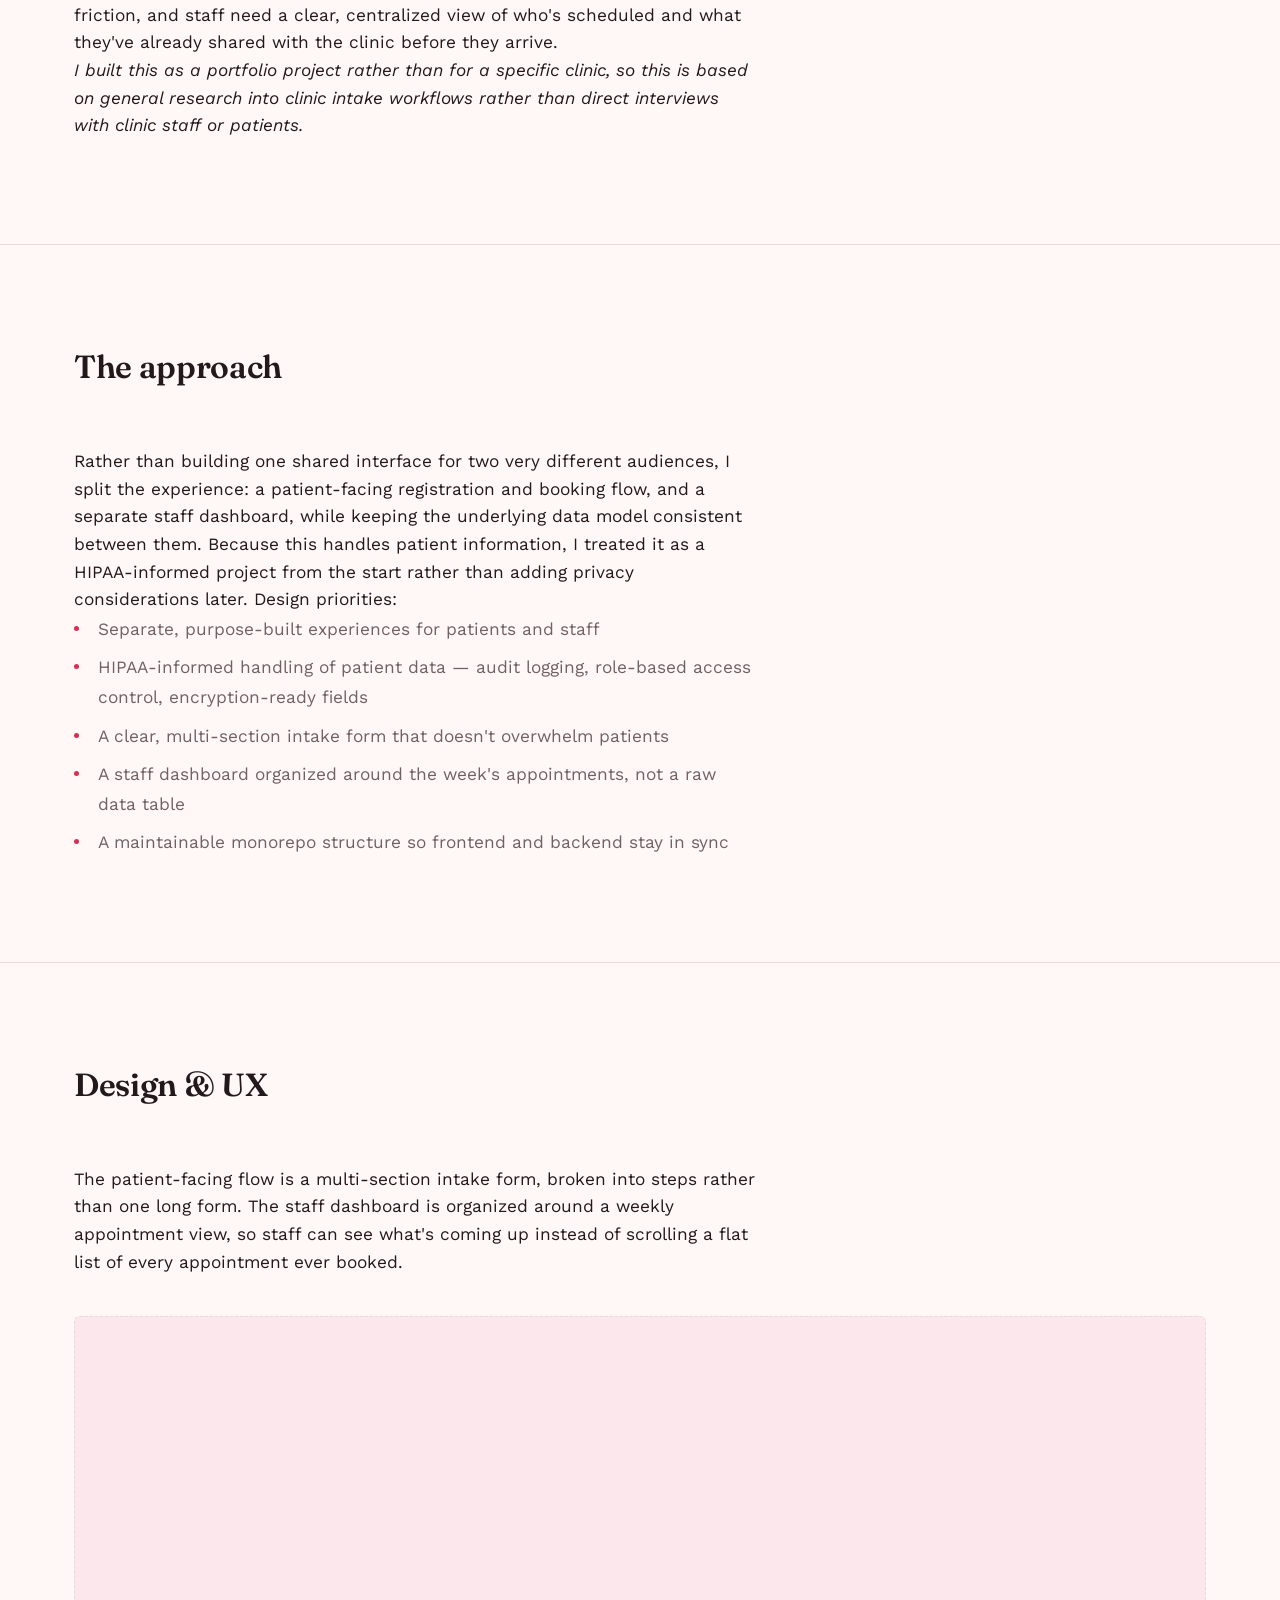
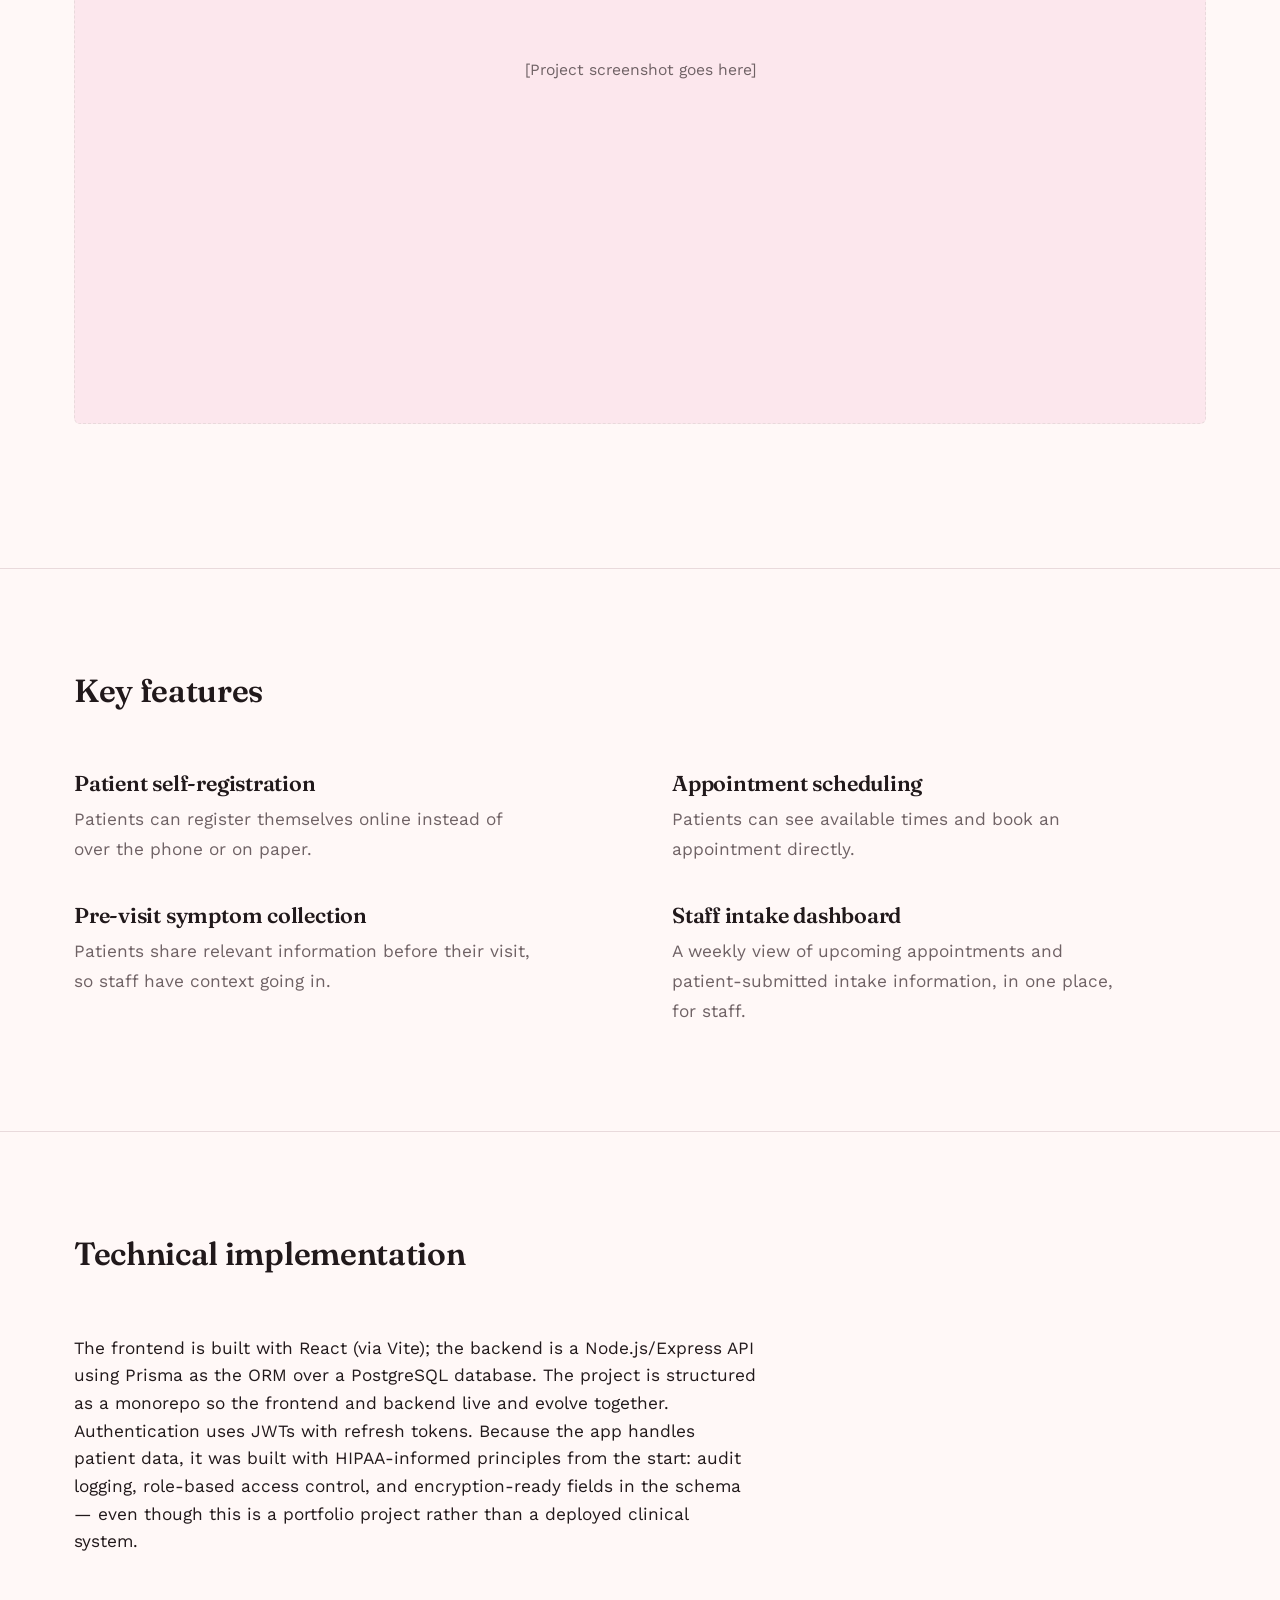
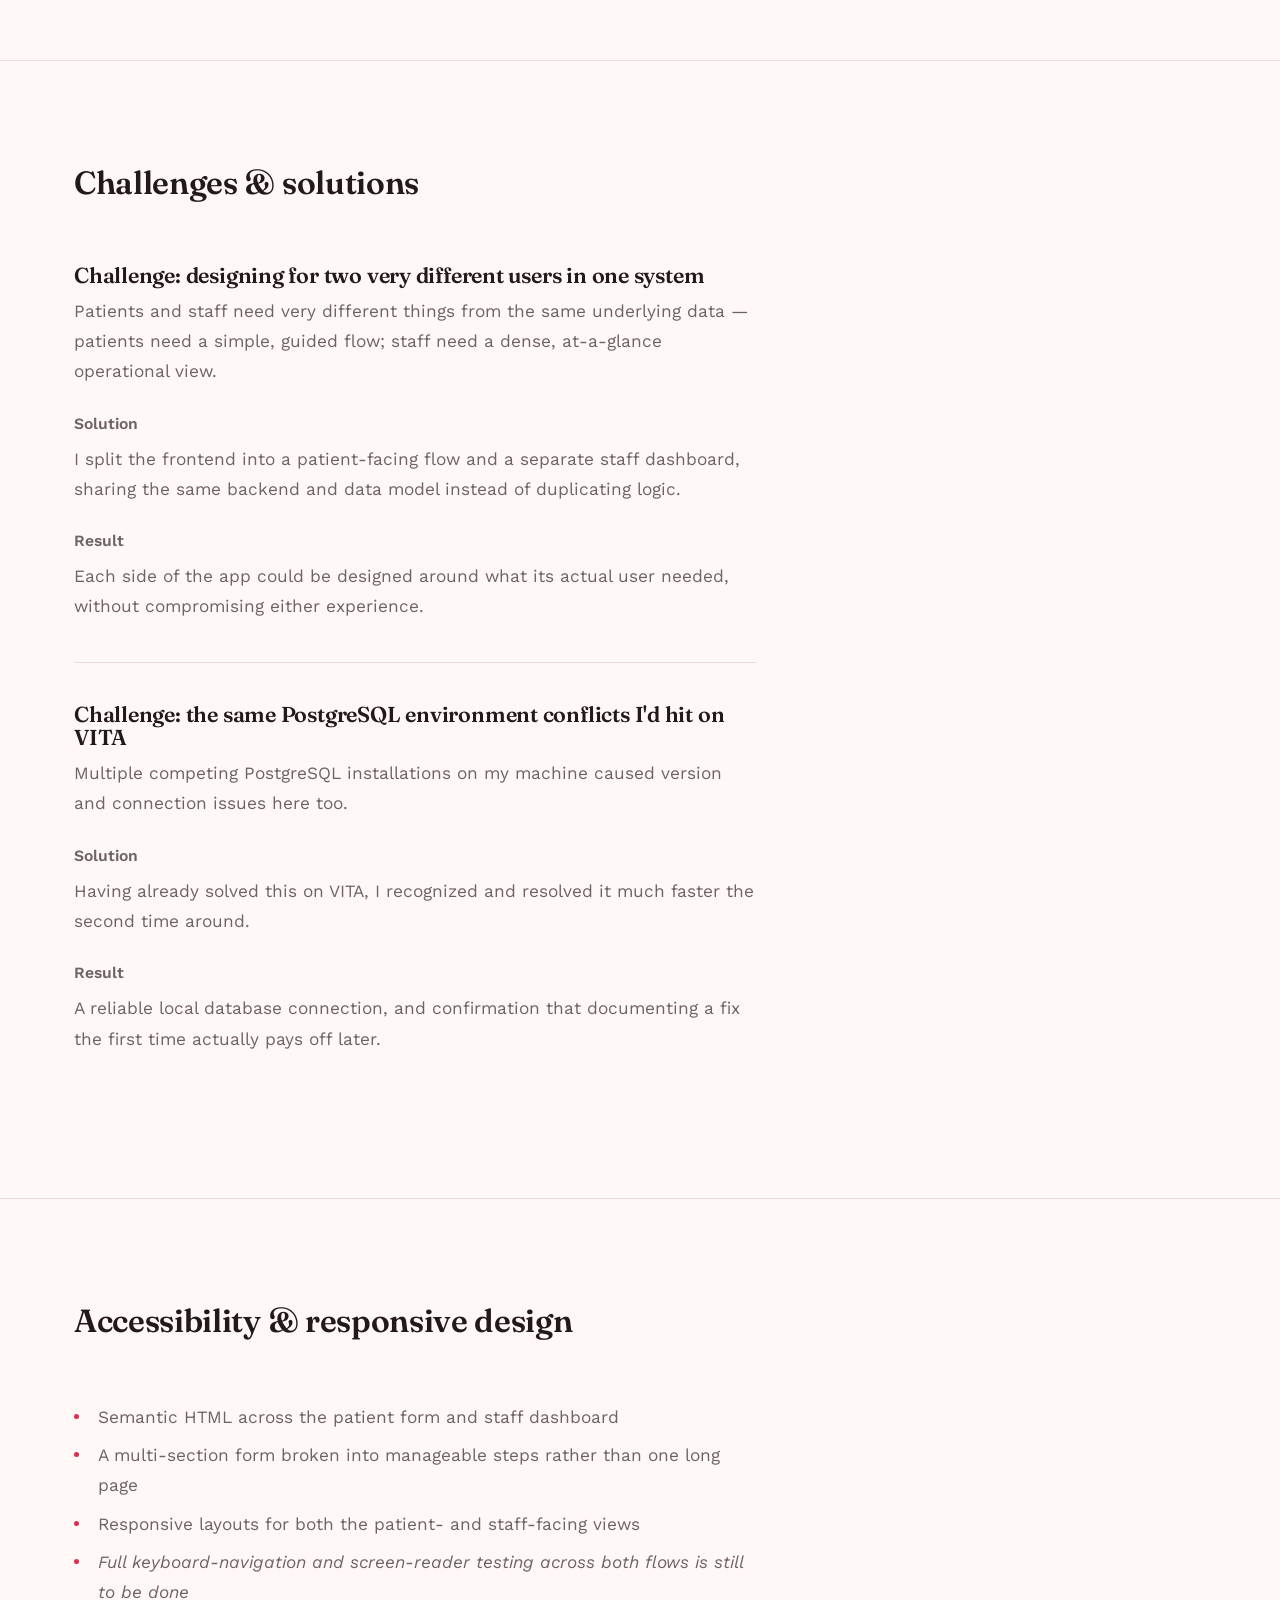
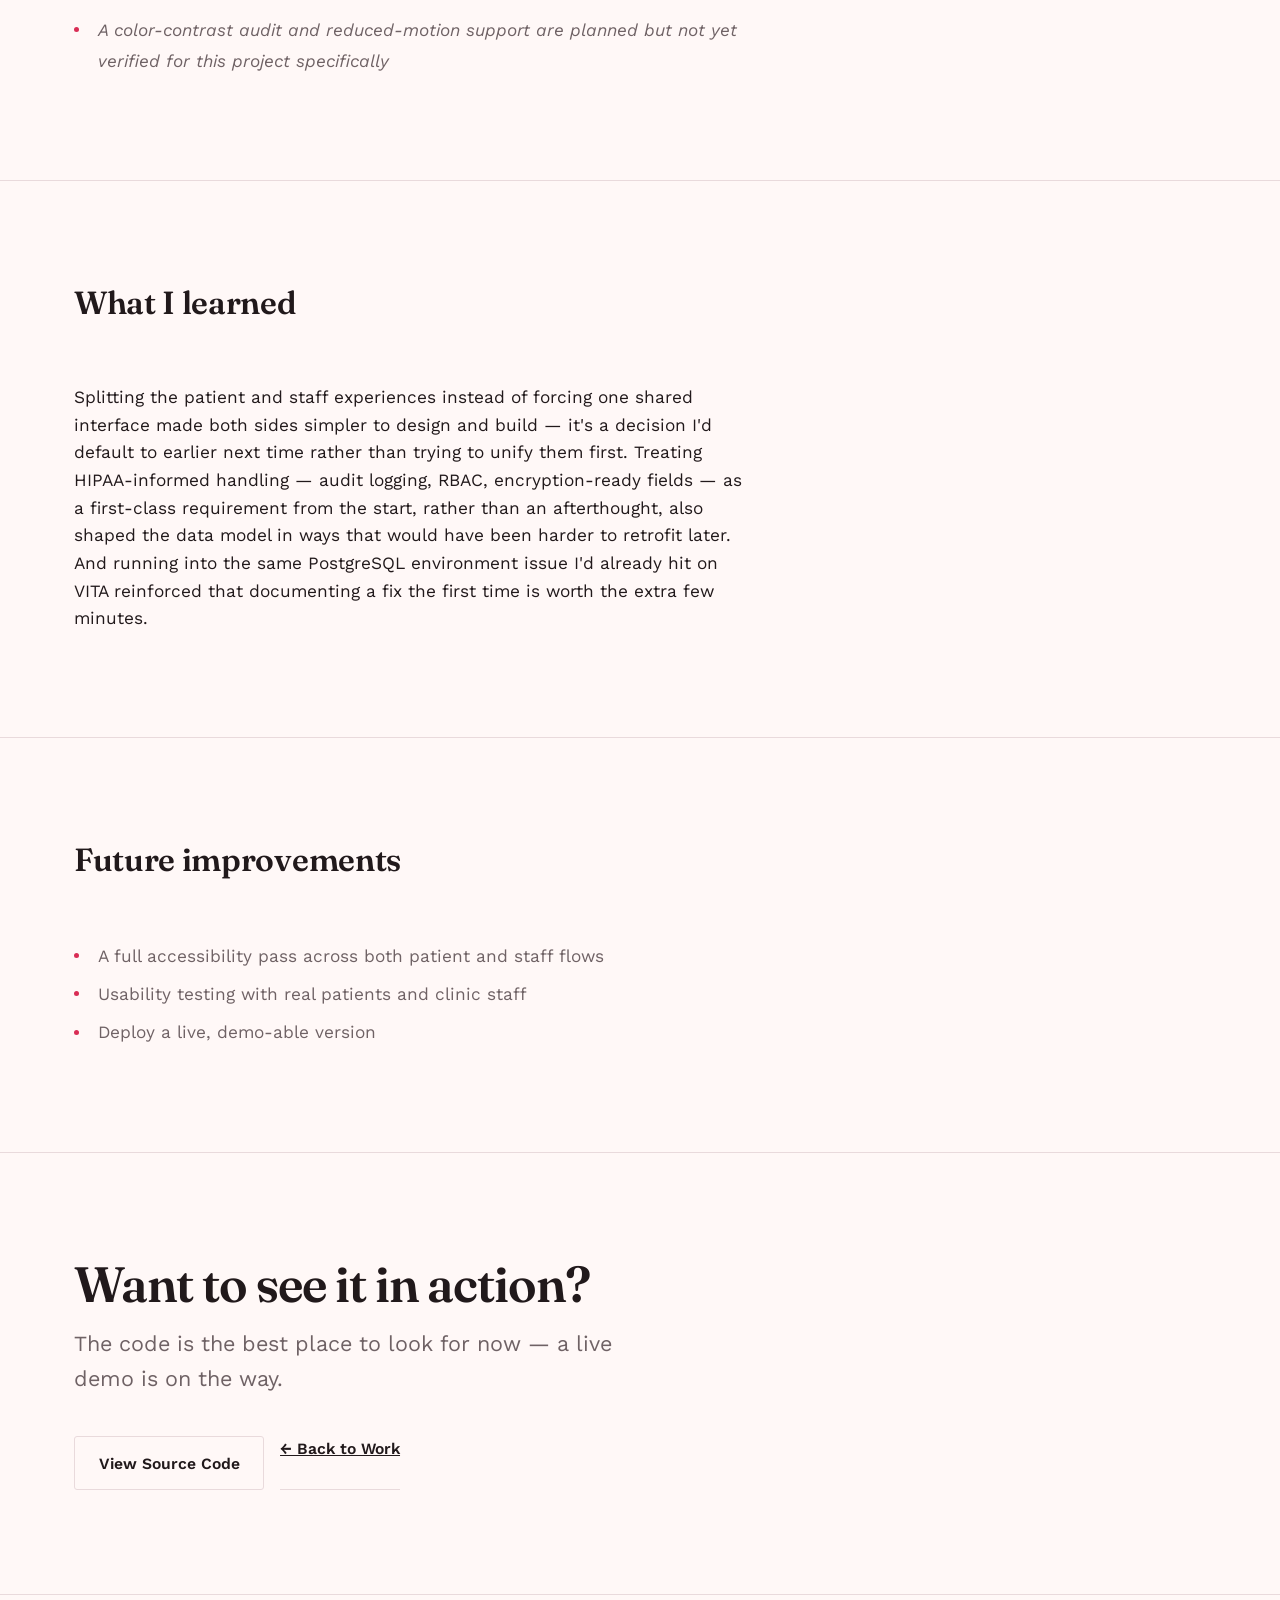
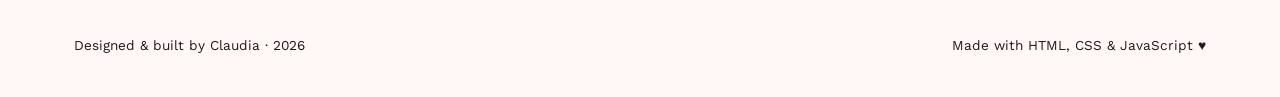
==== commit 4de129a0: "minor grammar + add missing links" ====
--- a/projects/cisp.html
+++ b/projects/cisp.html
@@ -88,7 +88,7 @@
         <dl class="work-specs">
           <div>
             <dt>Role</dt>
-            <dd>[Add your role]</dd>
+            <dd>Solo full-stack developer — product, design system, and engineering.</dd>
           </div>
           <div>
             <dt>Tech</dt>
@@ -96,7 +96,7 @@
           </div>
           <div>
             <dt>Status</dt>
-            <dd>[Add project status]</dd>
+            <dd>In development</dd>
           </div>
         </dl>
 
@@ -326,7 +326,7 @@
           the way.
         </p>
         <div class="hero-ctas">
-          <a class="btn btn-secondary" href="#">View Source Code</a>
+          <a class="btn btn-secondary" href="https://github.com/xclaudiaarias/intake">View Source Code</a>
           <a class="btn-text" href="../index.html#work">&larr; Back to Work</a>
         </div>
         <!-- Add a "View Live Project" button here once a demo exists -->
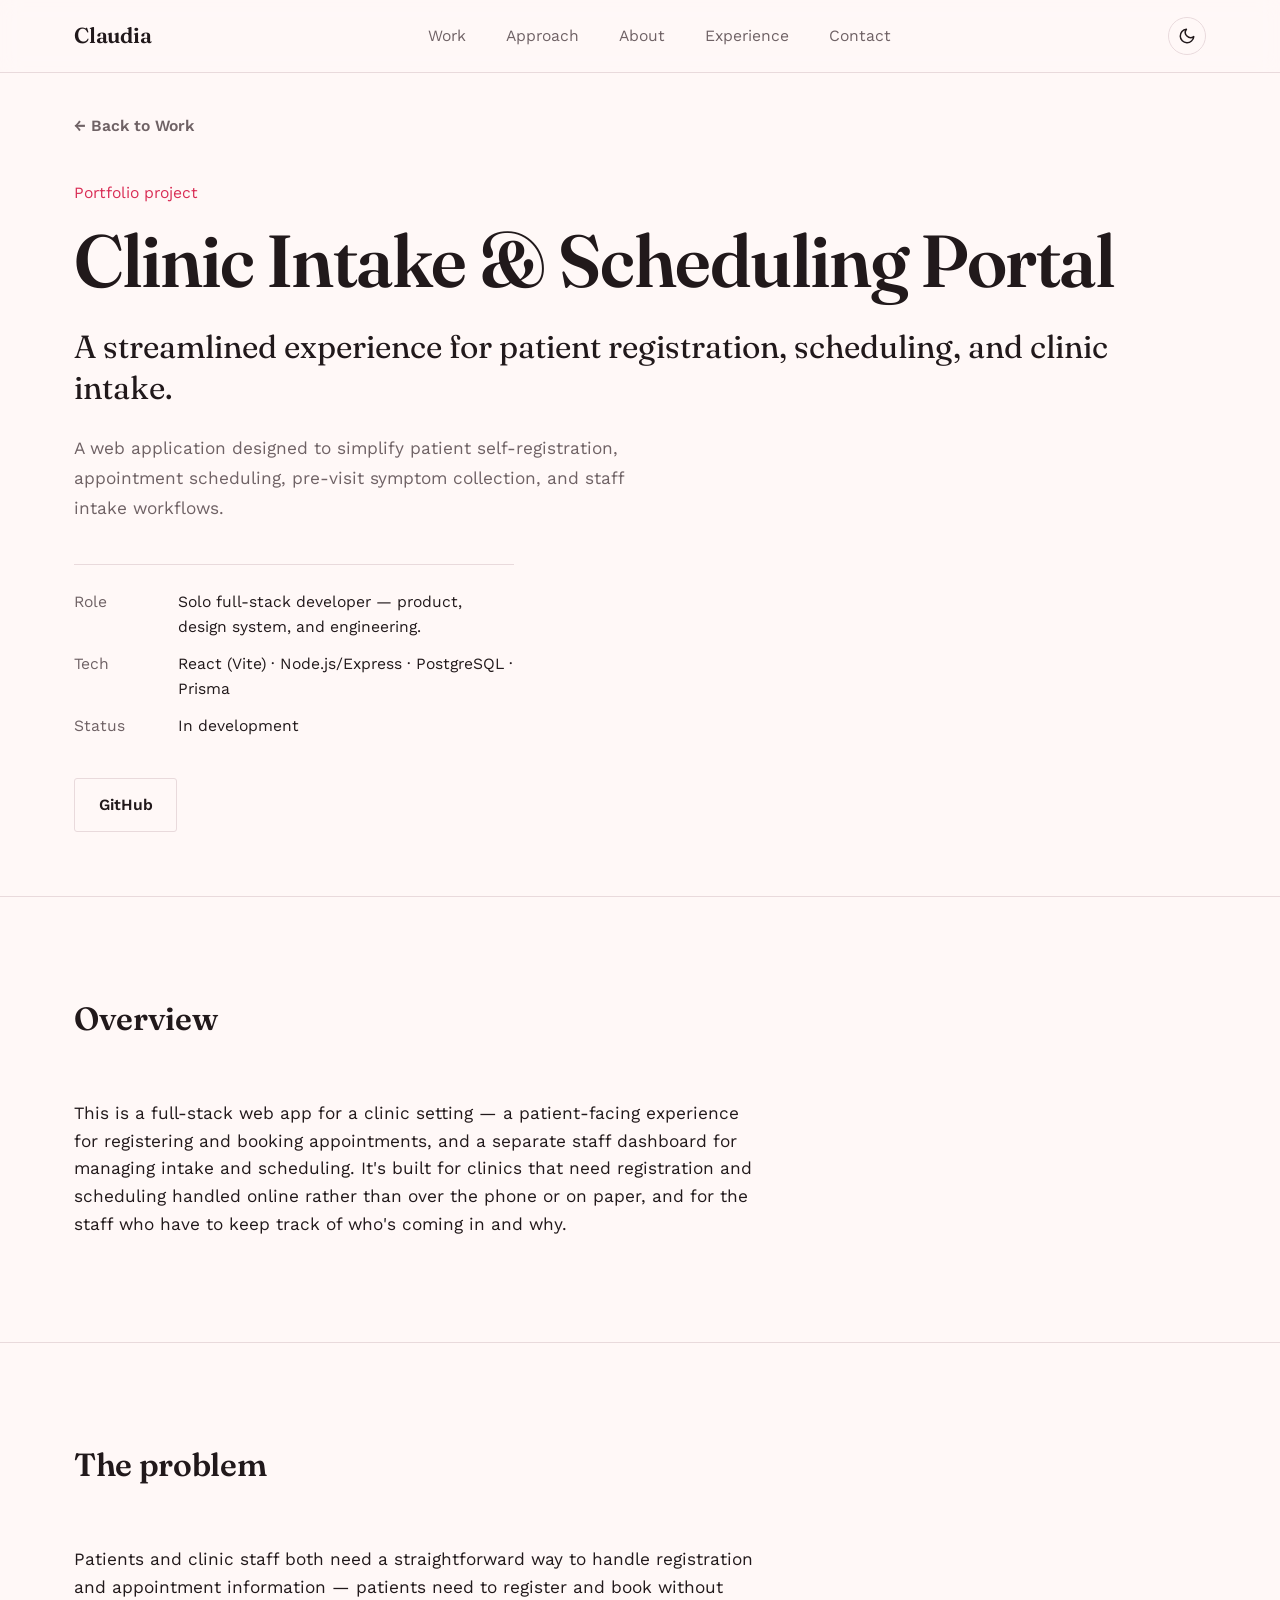
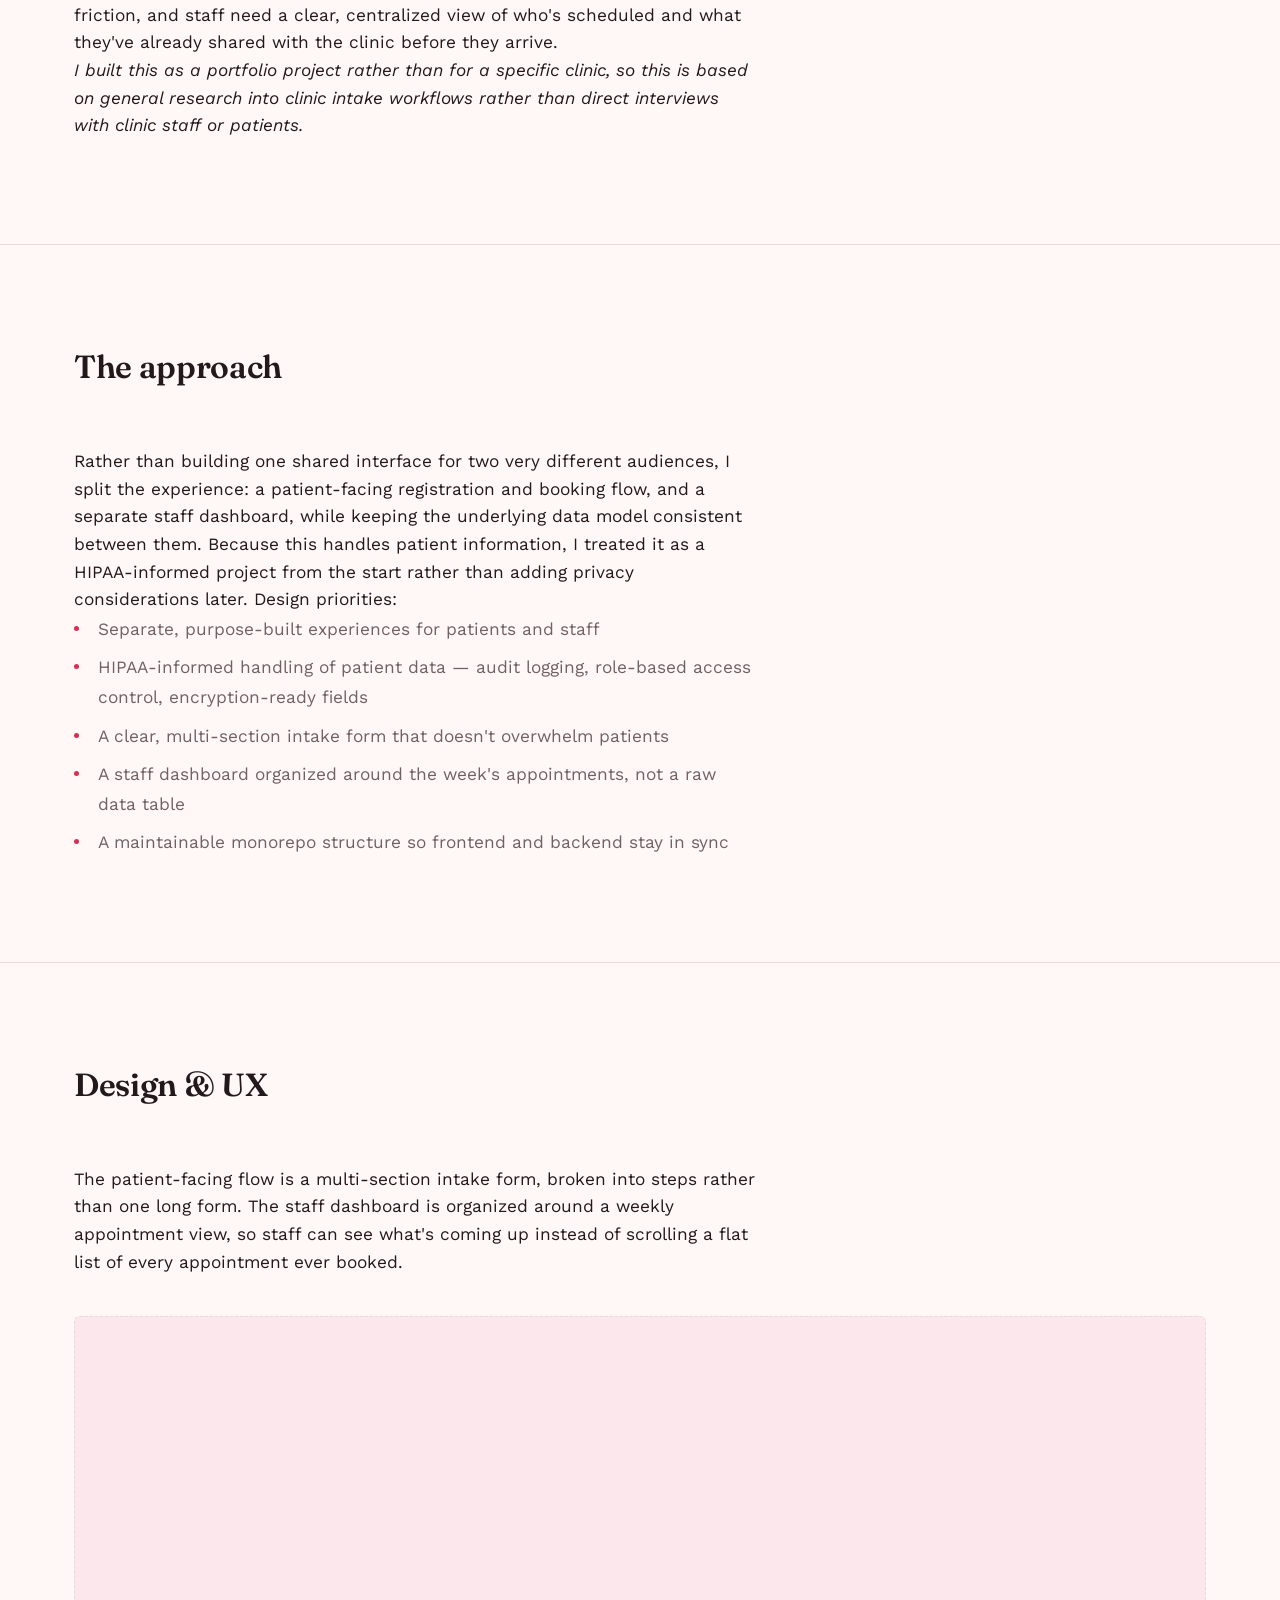
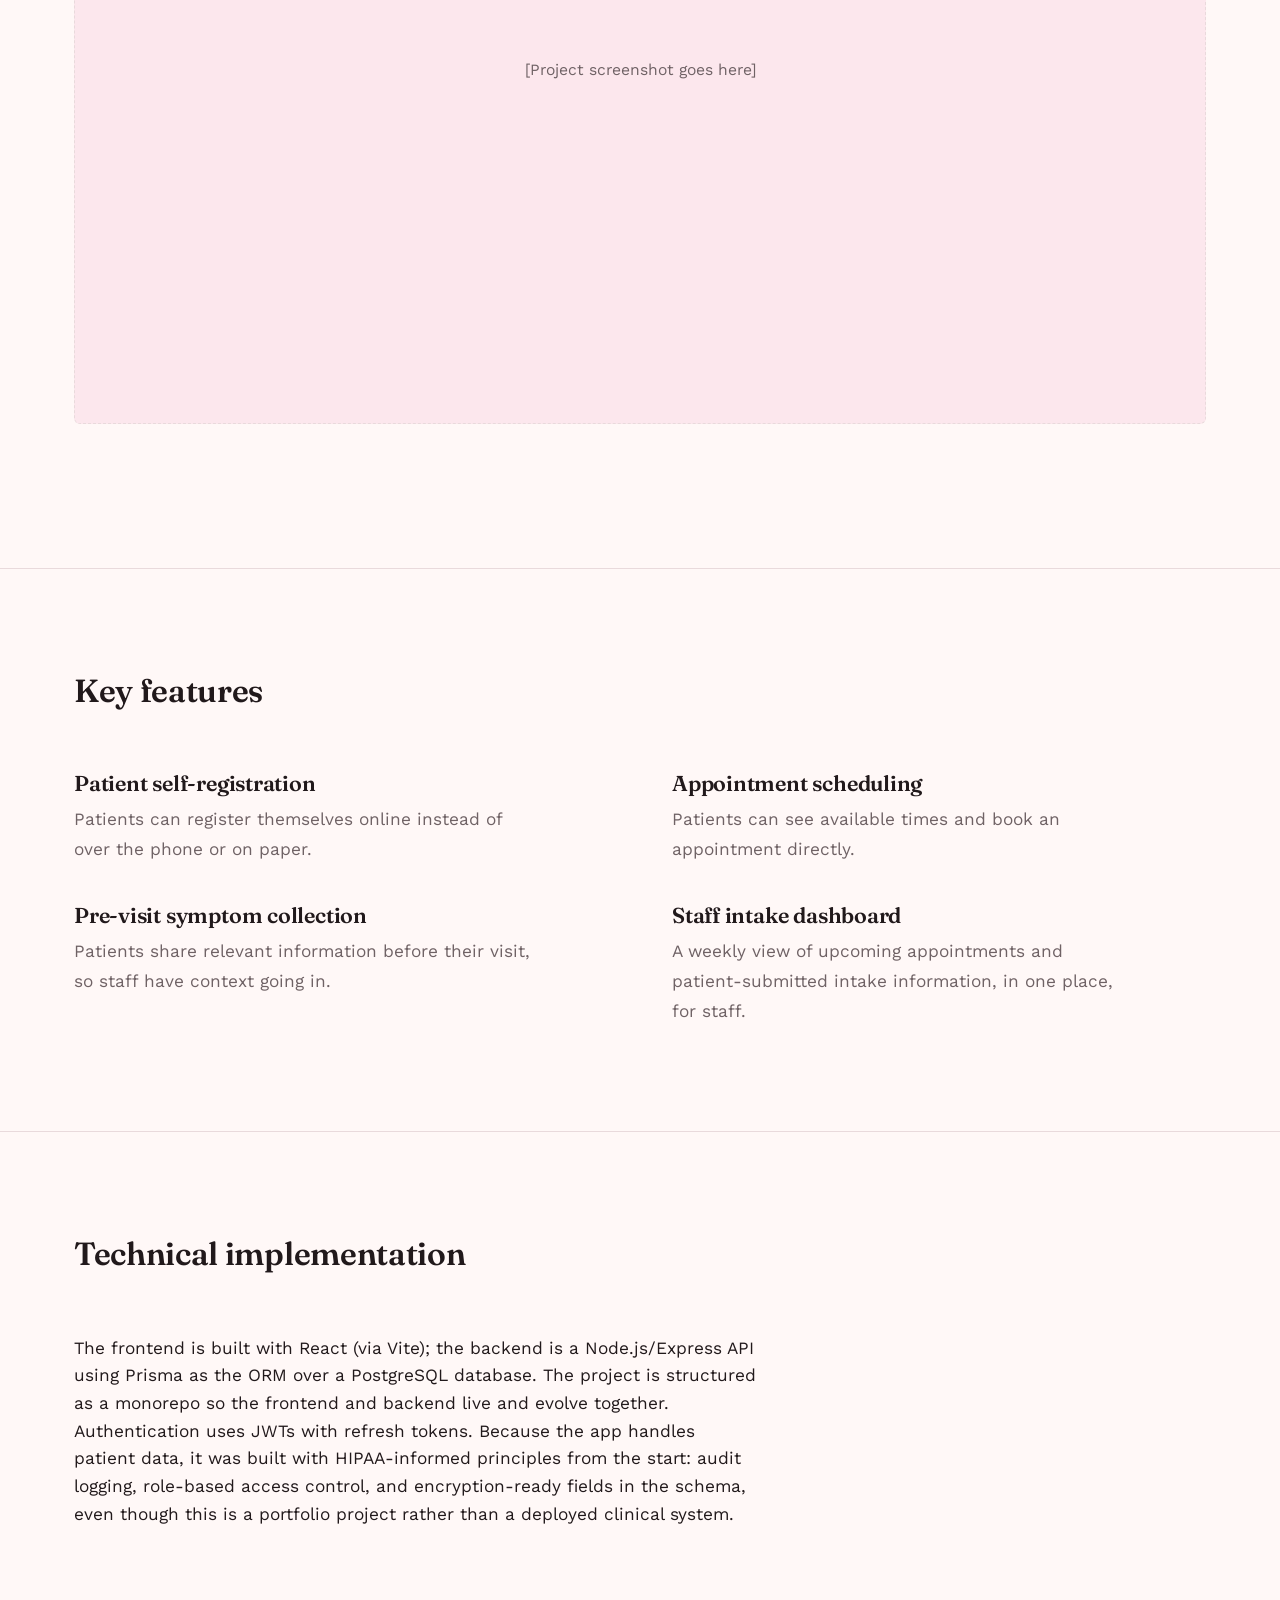
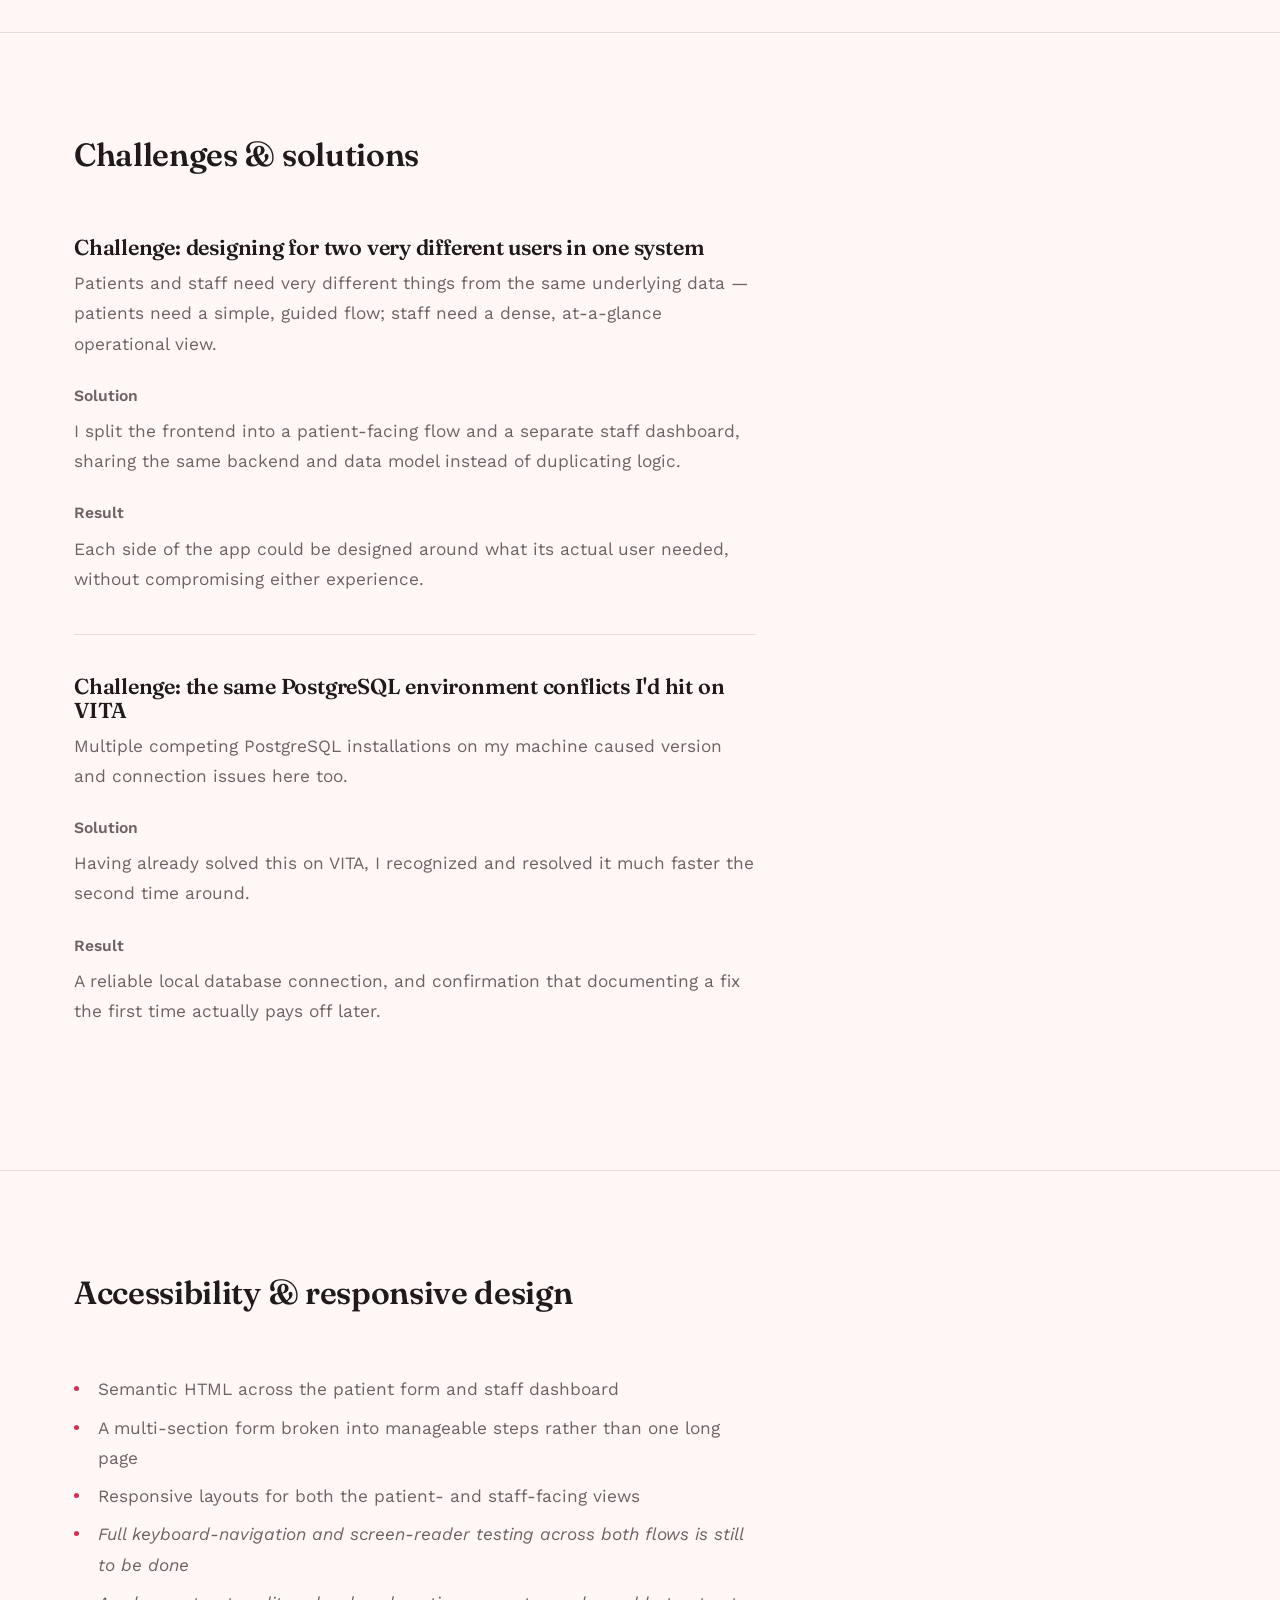
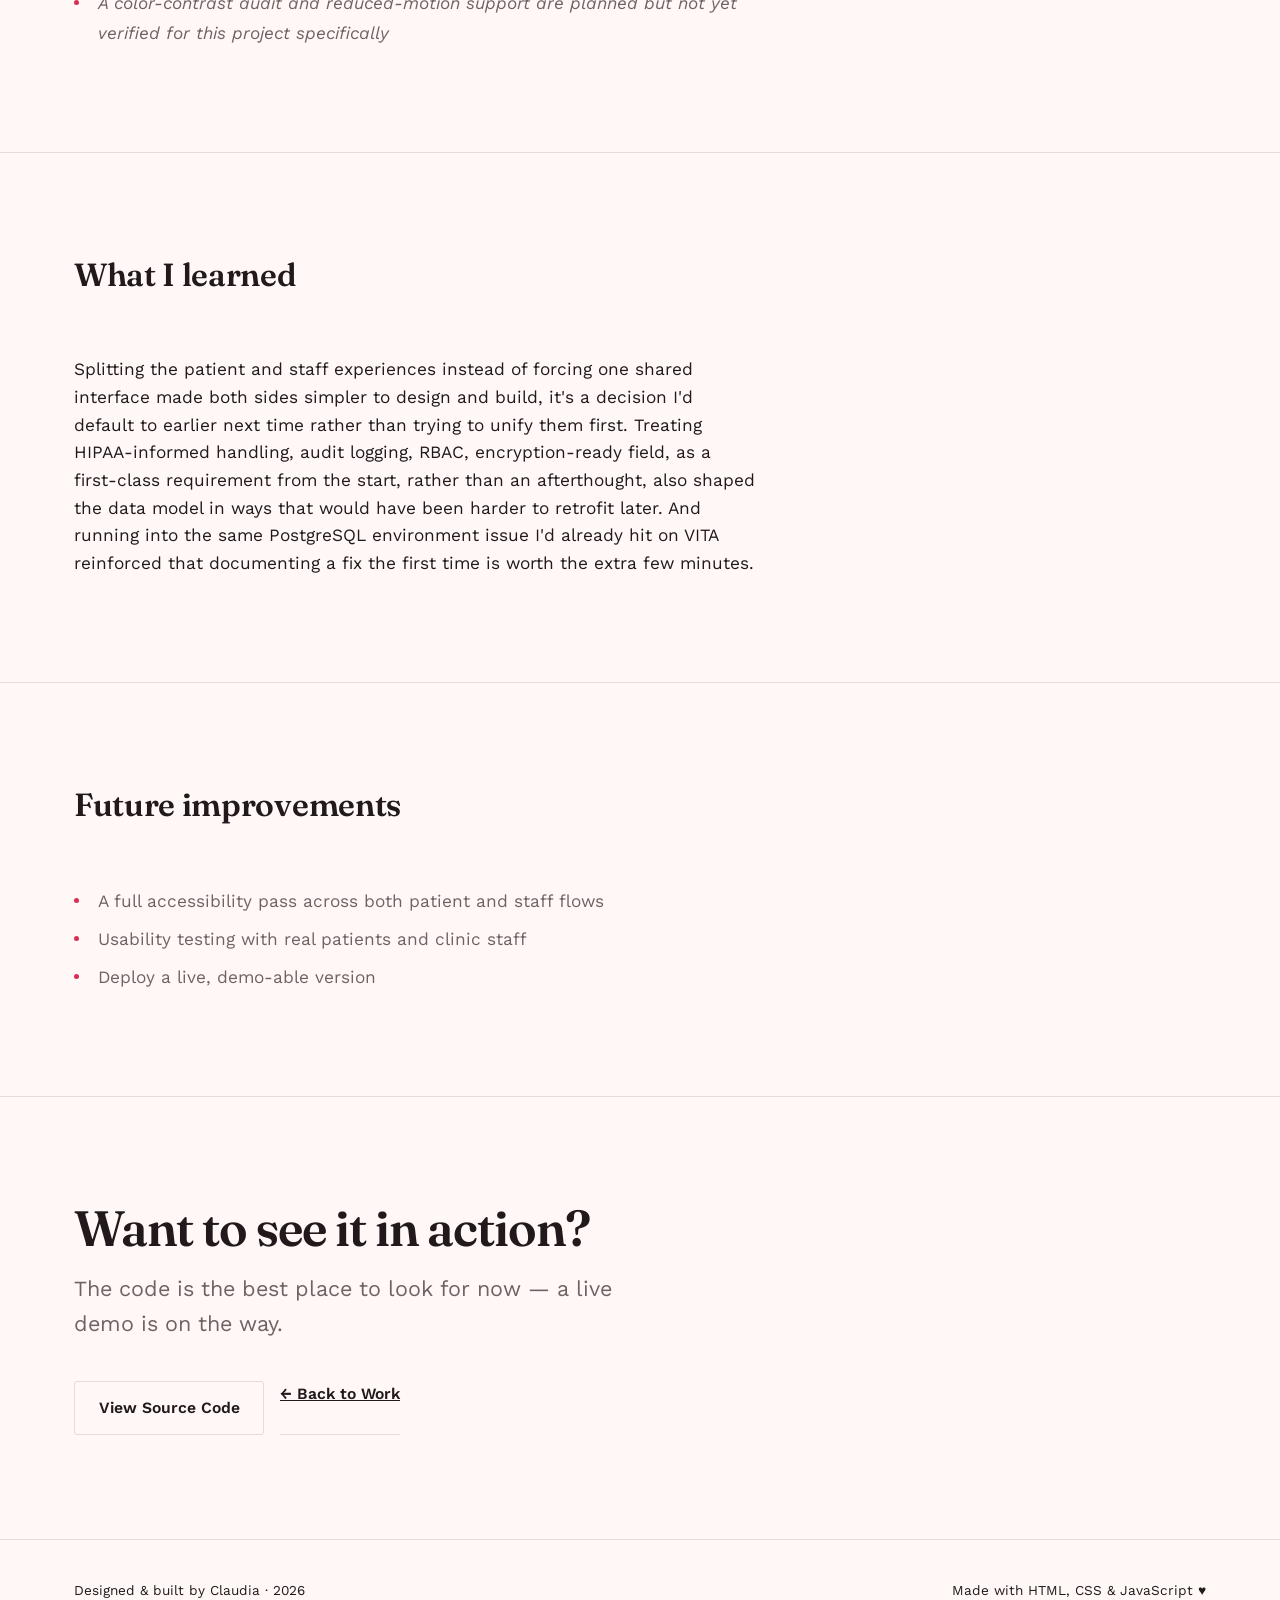
==== commit 1023ae96: "fix grammar" ====
--- a/projects/cisp.html
+++ b/projects/cisp.html
@@ -73,7 +73,7 @@
       <a class="back-link" href="../index.html#work">&larr; Back to Work</a>
     </div>
 
-    <!-- ============================ PROJECT HERO ========================== -->
+    <!--PROJECT HERO -->
     <section class="case-hero" aria-label="Project introduction">
       <div class="container">
         <span class="work-kicker">Portfolio project</span>
@@ -107,7 +107,7 @@
       </div>
     </section>
 
-    <!-- ============================== OVERVIEW ============================ -->
+    <!-- OVERVIEW -->
     <section class="section" aria-labelledby="overview-heading">
       <div class="container">
         <div class="section-head reveal">
@@ -125,7 +125,7 @@
       </div>
     </section>
 
-    <!-- =============================== PROBLEM ============================ -->
+    <!-- PROBLEM -->
     <section class="section" aria-labelledby="problem-heading">
       <div class="container">
         <div class="section-head reveal">
@@ -147,7 +147,7 @@
       </div>
     </section>
 
-    <!-- =============================== APPROACH ============================ -->
+    <!-- APPROACH -->
     <section class="section" aria-labelledby="approach-heading">
       <div class="container">
         <div class="section-head reveal">
@@ -172,7 +172,7 @@
       </div>
     </section>
 
-    <!-- ============================== DESIGN/UX ============================ -->
+    <!-- DESIGN/UX -->
     <section class="section" aria-labelledby="design-heading">
       <div class="container">
         <div class="section-head reveal">
@@ -191,7 +191,7 @@
       </div>
     </section>
 
-    <!-- ============================= KEY FEATURES ========================== -->
+    <!-- KEY FEATURES -->
     <section class="section" aria-labelledby="features-heading">
       <div class="container">
         <div class="section-head reveal">
@@ -218,7 +218,7 @@
       </div>
     </section>
 
-    <!-- ========================= TECHNICAL IMPLEMENTATION =================== -->
+    <!-- TECHNICAL IMPLEMENTATION  -->
     <section class="section" aria-labelledby="technical-heading">
       <div class="container">
         <div class="section-head reveal">
@@ -232,13 +232,13 @@
           uses JWTs with refresh tokens. Because the app handles patient
           data, it was built with HIPAA-informed principles from the
           start: audit logging, role-based access control, and
-          encryption-ready fields in the schema — even though this is a
+          encryption-ready fields in the schema, even though this is a
           portfolio project rather than a deployed clinical system.
         </p>
       </div>
     </section>
 
-    <!-- ========================= CHALLENGES & SOLUTIONS ==================== -->
+    <!-- CHALLENGES & SOLUTIONS -->
     <section class="section" aria-labelledby="challenges-heading">
       <div class="container">
         <div class="section-head reveal">
@@ -265,7 +265,7 @@
       </div>
     </section>
 
-    <!-- ===================== ACCESSIBILITY & RESPONSIVE ==================== -->
+    <!--  ACCESSIBILITY & RESPONSIVE -->
     <section class="section" aria-labelledby="a11y-heading">
       <div class="container">
         <div class="section-head reveal">
@@ -281,7 +281,7 @@
       </div>
     </section>
 
-    <!-- ============================ WHAT I LEARNED ========================= -->
+    <!-- WHAT I LEARNED -->
     <section class="section" aria-labelledby="learned-heading">
       <div class="container">
         <div class="section-head reveal">
@@ -290,9 +290,9 @@
         <p class="measure reveal">
           Splitting the patient and staff experiences instead of forcing
           one shared interface made both sides simpler to design and
-          build — it's a decision I'd default to earlier next time rather
+          build, it's a decision I'd default to earlier next time rather
           than trying to unify them first. Treating HIPAA-informed
-          handling — audit logging, RBAC, encryption-ready fields — as a
+          handling, audit logging, RBAC, encryption-ready field, as a
           first-class requirement from the start, rather than an
           afterthought, also shaped the data model in ways that would have
           been harder to retrofit later. And running into the same
@@ -303,7 +303,7 @@
       </div>
     </section>
 
-    <!-- ========================== FUTURE IMPROVEMENTS ======================= -->
+    <!-- FUTURE IMPROVEMENTS -->
     <section class="section" aria-labelledby="future-heading">
       <div class="container">
         <div class="section-head reveal">
@@ -317,7 +317,7 @@
       </div>
     </section>
 
-    <!-- ============================== FINAL CTA ============================ -->
+    <!-- FINAL CTA -->
     <section class="section case-cta" aria-labelledby="case-cta-heading">
       <div class="container">
         <h2 id="case-cta-heading">Want to see it in action?</h2>
--- a/css/variables.css
+++ b/css/variables.css
@@ -1,5 +1,3 @@
-/* Design tokens  */
-
 :root {
   /* ---- Color: light theme (default) ---- */
   --color-bg: #FFF8F7;
@@ -34,7 +32,7 @@
   --leading-normal: 1.6;
   --leading-relaxed: 1.75;
 
-  /* ---- Space (8px rhythm) ---- */
+  /* Space (8px rhythm) */
   --space-3xs: 0.25rem;
   --space-2xs: 0.5rem;
   --space-xs: 0.75rem;
@@ -45,13 +43,13 @@
   --space-2xl: 6.5rem;
   --space-3xl: 9rem;
 
-  /* ---- Layout ---- */
+  /* Layout */
   --content-width: 1180px;
   --measure: 62ch;
   --radius-sm: 3px;
   --radius-md: 6px;
 
-  /* ---- Motion ---- */
+  /* Motion */
   --ease-out: cubic-bezier(0.16, 1, 0.3, 1);
   --duration-fast: 150ms;
   --duration-base: 280ms;
@@ -60,7 +58,7 @@
   color-scheme: light;
 }
 
-/* ---- Color: dark theme ---- */
+/* Color: dark theme */
 [data-theme="dark"] {
   --color-bg: #151113;
   --color-surface: #21191D;
--- a/css/base.css
+++ b/css/base.css
@@ -61,20 +61,20 @@
   list-style: none;
 }
 
-/* ---- Selection ---- */
+/*  Selection  */
 ::selection {
   background: var(--color-accent);
   color: var(--color-accent-contrast);
 }
 
-/* ---- Focus states — always visible, never suppressed ---- */
+/*  Focus states — always visible, never suppressed  */
 :focus-visible {
   outline: 2px solid var(--color-accent);
   outline-offset: 3px;
   border-radius: var(--radius-sm);
 }
 
-/* ---- Skip link ---- */
+/*  Skip link  */
 .skip-link {
   position: absolute;
   top: -100%;
@@ -94,7 +94,7 @@
   top: var(--space-sm);
 }
 
-/* ---- Screen-reader only utility ---- */
+/*  Screen-reader only utility  */
 .sr-only {
   position: absolute;
   width: 1px;
@@ -107,7 +107,7 @@
   border: 0;
 }
 
-/* ---- Reduced motion — respected globally ---- */
+/*  Reduced motion — respected globally  */
 @media (prefers-reduced-motion: reduce) {
   html {
     scroll-behavior: auto;
@@ -123,7 +123,7 @@
   }
 }
 
-/* ---- Shared layout primitives ---- */
+/*  Shared layout primitives  */
 .container {
   width: 100%;
   max-width: var(--content-width);
--- a/css/components.css
+++ b/css/components.css
@@ -1,8 +1,3 @@
-/* Components */
-
-
-/* Site header / nav  */
-
 .site-header {
   position: sticky;
   top: 0;
@@ -156,7 +151,7 @@
   }
 }
 
-/* Buttons                                                                */
+/* Buttons */
 
 .btn {
   display: inline-flex;
@@ -214,7 +209,7 @@
   border-color: var(--color-accent);
 }
 
-/* Hero                                                                   */
+/* Hero         */
 
 .hero {
   padding-block: var(--space-2xl) var(--space-xl);
@@ -298,7 +293,7 @@
   }
 }
 
-/* Selected work                                                          */
+/* Selected work */
 
 .work-list {
   display: flex;
@@ -416,7 +411,7 @@
   }
 }
 
-/* How I build / philosophy                                               */
+/* How I build */
 
 .principles {
   display: flex;
@@ -463,7 +458,7 @@
   }
 }
 
-/* About                                                                  */
+/* About */
 
 .about .container {
   display: grid;
@@ -508,7 +503,7 @@
   }
 }
 
-/* Experience & education (timeline)                                      */
+/* Experience & education (timeline) */
 
 .timeline-group + .timeline-group {
   margin-top: var(--space-xl);
@@ -580,7 +575,7 @@
   }
 }
 
-/* Currently                                                              */
+/* Currently    */
 
 .currently {
   background: var(--color-accent-soft);
@@ -619,7 +614,7 @@
   }
 }
 
-/* Contact                                                                 */
+/* Contact */
 
 .contact .container {
   text-align: left;
@@ -676,7 +671,7 @@
   padding-left: var(--space-xs);
 }
 
-/* Footer                                                                  */
+/* Footer */
 
 .site-footer {
   border-top: 1px solid var(--color-border);
@@ -692,7 +687,7 @@
   color: var(--color-text-secondary);
 }
 
-/* Scroll-reveal (single orchestrated entrance, not per-card)             */
+/* Scroll-reveal (single orchestrated entrance, not per-card)  */
 
 .reveal {
   opacity: 0;
--- a/css/responsive.css
+++ b/css/responsive.css
@@ -1,5 +1,3 @@
-
-
 /* Small phones */
 @media (max-width: 400px) {
   .hero-ctas {
@@ -24,14 +22,14 @@
   }
 }
 
-/* Landscape phones — hero shouldn't force a huge scroll before CTAs */
+/* Landscape phones */
 @media (max-height: 480px) and (orientation: landscape) {
   .hero {
     padding-block: var(--space-lg);
   }
 }
 
-/* Print — flatten to something legible on paper (e.g. printing a resume page) */
+/* Print */
 @media print {
   .site-header,
   .theme-toggle,
--- a/css/case-study.css
+++ b/css/case-study.css
@@ -1,4 +1,4 @@
-/* ---- Back to work ---- */
+/*  Back to work  */
 .back-link {
   display: inline-flex;
   align-items: center;
@@ -15,7 +15,7 @@
   color: var(--color-accent);
 }
 
-/* ---- Project hero ---- */
+/*  Project hero  */
 .case-hero {
   padding-block: var(--space-lg) var(--space-xl);
 }
@@ -57,7 +57,7 @@
   margin-top: var(--space-lg);
 }
 
-/* ---- Media placeholder (screenshots go here later) ---- */
+/*  Media placeholder (screenshots go here later)  */
 .media-placeholder {
   aspect-ratio: 16 / 10;
   border-radius: var(--radius-md);
@@ -72,7 +72,7 @@
   margin-block: var(--space-lg);
 }
 
-/* ---- Bulleted list (approach goals, accessibility notes, etc.) ---- */
+/*  Bulleted list (approach goals, accessibility notes, etc.)  */
 .goal-list {
   display: grid;
   gap: var(--space-2xs);
@@ -97,7 +97,7 @@
   background: var(--color-accent);
 }
 
-/* ---- Key features ---- */
+/*  Key features  */
 .feature-grid {
   display: grid;
   grid-template-columns: 1fr 1fr;
@@ -122,7 +122,7 @@
   }
 }
 
-/* ---- Challenges & solutions ---- */
+/*  Challenges & solutions  */
 .challenge-block {
   padding-block: var(--space-lg);
   border-top: 1px solid var(--color-border);
@@ -152,7 +152,7 @@
   line-height: var(--leading-relaxed);
 }
 
-/* ---- Closing CTA ---- */
+/*  Closing CTA  */
 .case-cta h2 {
   font-family: var(--font-display);
   font-size: var(--text-xl);
